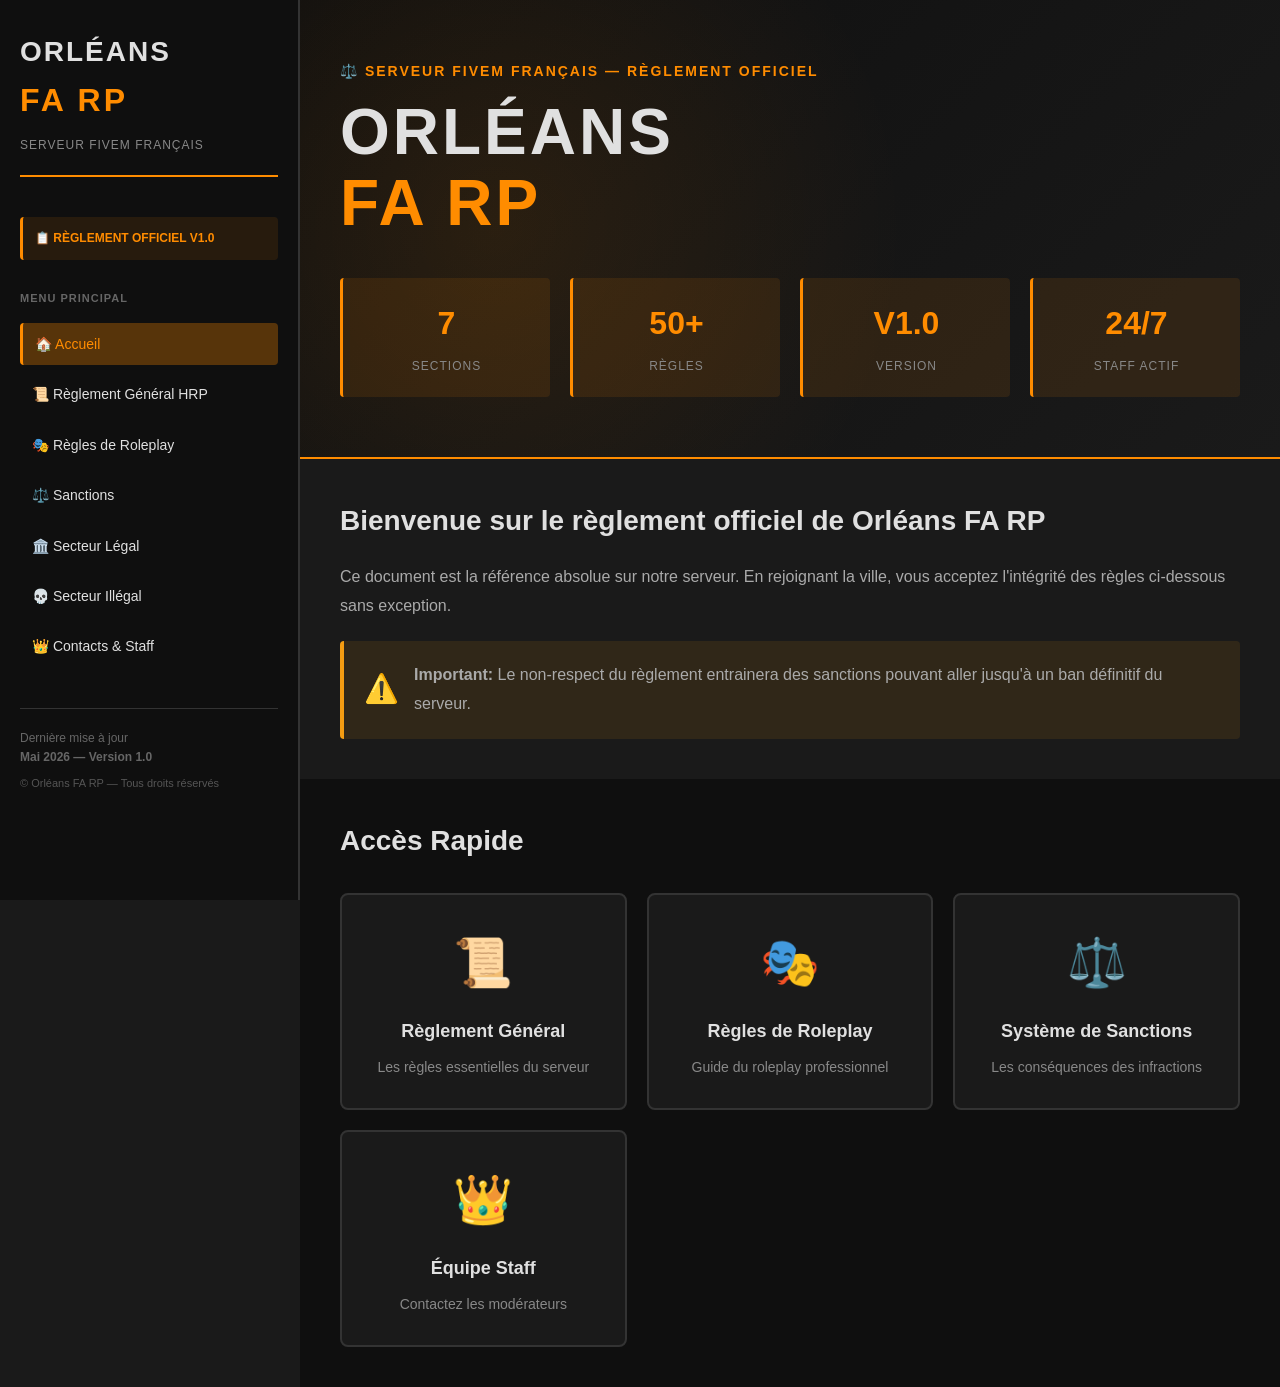
==== index.html @ 5746bf16 "Initial commit - Orleans FA RP rules website" ====
<!DOCTYPE html>
<html lang="fr">
<head>
    <meta charset="UTF-8">
    <meta name="viewport" content="width=device-width, initial-scale=1.0">
    <title>Orléans FA - FiveM | Règlement Officiel</title>
    <link rel="stylesheet" href="styles.css">
</head>
<body>
    <!-- Écran de Chargement -->
    <div class="loader-container" id="loaderContainer">
        <div class="loader">
            <div class="loader-text">ORLÉANS FA RP</div>
            <div class="loader-bar"></div>
        </div>
    </div>

    <!-- Barre de Défilement -->
    <div class="scroll-progress" id="scrollProgress"></div>

    <div class="container">
        <!-- Sidebar Navigation -->
        <aside class="sidebar">
            <div class="logo-section">
                <h1>ORLÉANS</h1>
                <h2>FA RP</h2>
                <p class="subtitle">SERVEUR FIVEM FRANÇAIS</p>
            </div>

            <div class="version-info">
                <p class="version-title">📋 RÈGLEMENT OFFICIEL V1.0</p>
            </div>

            <nav class="menu-principal">
                <h3>MENU PRINCIPAL</h3>
                <ul>
                    <li><a href="index.html" class="nav-link active">🏠 Accueil</a></li>
                    <li><a href="pages/reglement-general.html" class="nav-link">📜 Règlement Général HRP</a></li>
                    <li><a href="pages/regles-roleplay.html" class="nav-link">🎭 Règles de Roleplay</a></li>
                    <li><a href="pages/sanctions.html" class="nav-link">⚖️ Sanctions</a></li>
                    <li><a href="pages/secteur-legal.html" class="nav-link">🏛️ Secteur Légal</a></li>
                    <li><a href="pages/secteur-illegal.html" class="nav-link">💀 Secteur Illégal</a></li>
                    <li><a href="pages/contacts-staff.html" class="nav-link">👑 Contacts & Staff</a></li>
                </ul>
            </nav>

            <div class="footer-sidebar">
                <p>Dernière mise à jour<br><strong>Mai 2026 — Version 1.0</strong></p>
                <p class="copyright">© Orléans FA RP — Tous droits réservés</p>
            </div>
        </aside>

        <!-- Main Content -->
        <main class="main-content">
            <header class="header-banner">
                <div class="banner-content">
                    <p class="banner-subtitle">⚖️ SERVEUR FIVEM FRANÇAIS — RÈGLEMENT OFFICIEL</p>
                    <h1 class="banner-title">ORLÉANS<br><span class="highlight">FA RP</span></h1>
                    <div class="stats">
                        <div class="stat-box">
                            <span class="stat-number">7</span>
                            <span class="stat-label">SECTIONS</span>
                        </div>
                        <div class="stat-box">
                            <span class="stat-number">50+</span>
                            <span class="stat-label">RÈGLES</span>
                        </div>
                        <div class="stat-box">
                            <span class="stat-number">V1.0</span>
                            <span class="stat-label">VERSION</span>
                        </div>
                        <div class="stat-box">
                            <span class="stat-number">24/7</span>
                            <span class="stat-label">STAFF ACTIF</span>
                        </div>
                    </div>
                </div>
            </header>

            <section class="welcome-section">
                <h2>Bienvenue sur le règlement officiel de <strong>Orléans FA RP</strong></h2>
                <p>Ce document est la référence absolue sur notre serveur. En rejoignant la ville, vous acceptez l'intégrité des règles ci-dessous sans exception.</p>
                <div class="alert-banner">
                    <span class="alert-icon">⚠️</span>
                    <p><strong>Important:</strong> Le non-respect du règlement entrainera des sanctions pouvant aller jusqu'à un ban définitif du serveur.</p>
                </div>
            </section>

            <section class="quick-access">
                <h2>Accès Rapide</h2>
                <div class="quick-cards">
                    <a href="pages/reglement-general.html" class="quick-card">
                        <span class="card-icon">📜</span>
                        <h3>Règlement Général</h3>
                        <p>Les règles essentielles du serveur</p>
                    </a>
                    <a href="pages/regles-roleplay.html" class="quick-card">
                        <span class="card-icon">🎭</span>
                        <h3>Règles de Roleplay</h3>
                        <p>Guide du roleplay professionnel</p>
                    </a>
                    <a href="pages/sanctions.html" class="quick-card">
                        <span class="card-icon">⚖️</span>
                        <h3>Système de Sanctions</h3>
                        <p>Les conséquences des infractions</p>
                    </a>
                    <a href="pages/contacts-staff.html" class="quick-card">
                        <span class="card-icon">👑</span>
                        <h3>Équipe Staff</h3>
                        <p>Contactez les modérateurs</p>
                    </a>
                </div>
            </section>
        </main>
    </div>

    <script src="script.js"></script>
</body>
</html>
---- styles.css ----
* {
    margin: 0;
    padding: 0;
    box-sizing: border-box;
}

:root {
    --primary-color: #FF8C00;
    --secondary-color: #1a1a1a;
    --text-light: #e0e0e0;
    --text-dark: #1a1a1a;
    --accent-color: #ffa500;
    --border-color: #333;
    --success: #27ae60;
    --danger: #e74c3c;
    --warning: #f39c12;
}

body {
    font-family: 'Segoe UI', Tahoma, Geneva, Verdana, sans-serif;
    background-color: var(--secondary-color);
    color: var(--text-light);
    line-height: 1.6;
}

/* === LOADER SCREEN === */
.loader-container {
    position: fixed;
    top: 0;
    left: 0;
    width: 100%;
    height: 100%;
    background: linear-gradient(135deg, #0f0f0f 0%, #1a1a1a 100%);
    display: flex;
    justify-content: center;
    align-items: center;
    z-index: 9999;
    animation: fadeOut 0.5s ease-in-out 2.5s forwards;
}

@keyframes fadeOut {
    from {
        opacity: 1;
        visibility: visible;
    }
    to {
        opacity: 0;
        visibility: hidden;
    }
}

.loader {
    text-align: center;
}

.loader-text {
    font-size: 48px;
    font-weight: 900;
    letter-spacing: 3px;
    margin-bottom: 30px;
    background: linear-gradient(90deg, #FF8C00, #ffa500);
    -webkit-background-clip: text;
    -webkit-text-fill-color: transparent;
    background-clip: text;
    animation: pulse 1.5s ease-in-out infinite;
}

@keyframes pulse {
    0%, 100% {
        opacity: 1;
        transform: scale(1);
    }
    50% {
        opacity: 0.8;
        transform: scale(1.05);
    }
}

.loader-bar {
    width: 300px;
    height: 4px;
    background-color: #333;
    border-radius: 2px;
    overflow: hidden;
    margin: 0 auto;
}

.loader-bar::after {
    content: '';
    display: block;
    height: 100%;
    background: linear-gradient(90deg, transparent, #FF8C00, transparent);
    width: 100%;
    animation: loading 2s infinite;
}

@keyframes loading {
    0% {
        transform: translateX(-100%);
    }
    100% {
        transform: translateX(100%);
    }
}

/* === SCROLL PROGRESS BAR === */
.scroll-progress {
    position: fixed;
    top: 0;
    right: 0;
    width: 4px;
    height: 100%;
    background: linear-gradient(180deg, #FF8C00 0%, #ffa500 50%, #FF8C00 100%);
    z-index: 9998;
    transform: scaleY(0);
    transform-origin: top;
    transition: transform 0.1s ease-out;
}

/* Layout Principal */
.container {
    display: flex;
    min-height: 100vh;
}

/* Sidebar */
.sidebar {
    width: 300px;
    background-color: #0f0f0f;
    padding: 30px 20px;
    border-right: 2px solid var(--border-color);
    position: fixed;
    height: 100vh;
    overflow-y: auto;
}

.logo-section {
    margin-bottom: 40px;
    padding-bottom: 20px;
    border-bottom: 2px solid var(--primary-color);
}

.logo-section h1 {
    font-size: 28px;
    color: var(--text-light);
    letter-spacing: 2px;
    font-weight: 700;
}

.logo-section h2 {
    font-size: 32px;
    color: var(--primary-color);
    letter-spacing: 3px;
    font-weight: 900;
    margin-bottom: 10px;
}

.subtitle {
    font-size: 12px;
    color: #888;
    letter-spacing: 1px;
    text-transform: uppercase;
}

.version-info {
    background-color: rgba(255, 140, 0, 0.1);
    padding: 12px;
    border-left: 3px solid var(--primary-color);
    margin-bottom: 30px;
    border-radius: 4px;
}

.version-title {
    font-size: 12px;
    color: var(--primary-color);
    font-weight: 600;
}

.menu-principal h3 {
    font-size: 11px;
    color: #666;
    letter-spacing: 1px;
    text-transform: uppercase;
    margin-bottom: 15px;
    margin-top: 30px;
}

.menu-principal ul {
    list-style: none;
}

.menu-principal li {
    margin-bottom: 8px;
}

.nav-link {
    display: flex;
    align-items: center;
    padding: 10px 12px;
    color: var(--text-light);
    text-decoration: none;
    border-radius: 4px;
    transition: all 0.3s ease;
    font-size: 14px;
}

.nav-link:hover {
    background-color: rgba(255, 140, 0, 0.2);
    color: var(--primary-color);
    padding-left: 16px;
}

.nav-link.active {
    background-color: rgba(255, 140, 0, 0.3);
    color: var(--primary-color);
    border-left: 3px solid var(--primary-color);
    padding-left: 12px;
}

.footer-sidebar {
    margin-top: 40px;
    padding-top: 20px;
    border-top: 1px solid var(--border-color);
    font-size: 12px;
    color: #666;
}

.footer-sidebar p {
    margin-bottom: 8px;
}

.copyright {
    font-size: 11px;
    color: #555;
}

/* Main Content */
.main-content {
    margin-left: 300px;
    flex: 1;
    padding: 0;
}

/* Header Banner */
.header-banner {
    background: linear-gradient(135deg, #0f0f0f 0%, #1a1a1a 100%);
    border-bottom: 2px solid var(--primary-color);
    padding: 60px 40px;
    position: relative;
    overflow: hidden;
}

.header-banner::before {
    content: '';
    position: absolute;
    top: 0;
    left: 0;
    right: 0;
    bottom: 0;
    background: radial-gradient(circle at 20% 50%, rgba(255, 140, 0, 0.1) 0%, transparent 50%);
    pointer-events: none;
}

.banner-content {
    position: relative;
    z-index: 1;
}

.banner-subtitle {
    color: var(--primary-color);
    font-size: 14px;
    letter-spacing: 2px;
    text-transform: uppercase;
    margin-bottom: 15px;
    font-weight: 600;
}

.banner-title {
    font-size: 64px;
    font-weight: 900;
    color: var(--text-light);
    letter-spacing: 3px;
    line-height: 1.1;
    margin-bottom: 40px;
}

.banner-title .highlight {
    color: var(--primary-color);
    display: block;
}

.stats {
    display: grid;
    grid-template-columns: repeat(4, 1fr);
    gap: 20px;
    margin-top: 30px;
}

.stat-box {
    background-color: rgba(255, 140, 0, 0.1);
    padding: 20px;
    border-left: 3px solid var(--primary-color);
    border-radius: 4px;
    text-align: center;
}

.stat-number {
    display: block;
    font-size: 32px;
    font-weight: 900;
    color: var(--primary-color);
    margin-bottom: 8px;
}

.stat-label {
    display: block;
    font-size: 12px;
    color: #888;
    letter-spacing: 1px;
    text-transform: uppercase;
}

/* Welcome Section */
.welcome-section {
    padding: 40px;
    background-color: #1a1a1a;
}

.welcome-section h2 {
    font-size: 28px;
    margin-bottom: 20px;
    color: var(--text-light);
}

.welcome-section p {
    font-size: 16px;
    color: #aaa;
    margin-bottom: 20px;
    line-height: 1.8;
}

.alert-banner {
    background-color: rgba(243, 156, 18, 0.1);
    border-left: 4px solid var(--warning);
    padding: 20px;
    border-radius: 4px;
    display: flex;
    align-items: center;
    gap: 15px;
}

.alert-icon {
    font-size: 28px;
}

.alert-banner p {
    margin: 0;
}

/* Quick Access Cards */
.quick-access {
    padding: 40px;
    background-color: #0f0f0f;
}

.quick-access h2 {
    font-size: 28px;
    margin-bottom: 30px;
    color: var(--text-light);
}

.quick-cards {
    display: grid;
    grid-template-columns: repeat(auto-fit, minmax(250px, 1fr));
    gap: 20px;
}

.quick-card {
    background-color: #1a1a1a;
    border: 2px solid var(--border-color);
    padding: 30px;
    border-radius: 8px;
    text-decoration: none;
    transition: all 0.3s ease;
    text-align: center;
}

.quick-card:hover {
    background-color: #252525;
    border-color: var(--primary-color);
    transform: translateY(-5px);
}

.card-icon {
    font-size: 48px;
    display: block;
    margin-bottom: 15px;
}

.quick-card h3 {
    font-size: 18px;
    margin-bottom: 10px;
    color: var(--text-light);
}

.quick-card p {
    font-size: 14px;
    color: #888;
}

/* Pages générales */
.page-content {
    padding: 40px;
}

.page-title {
    font-size: 48px;
    margin-bottom: 30px;
    color: var(--text-light);
    border-bottom: 3px solid var(--primary-color);
    padding-bottom: 20px;
}

.section {
    margin-bottom: 40px;
    background-color: #1a1a1a;
    padding: 30px;
    border-radius: 8px;
    border-left: 4px solid var(--primary-color);
}

.section h3 {
    font-size: 22px;
    color: var(--primary-color);
    margin-bottom: 15px;
}

.section p {
    color: #aaa;
    line-height: 1.8;
    margin-bottom: 15px;
}

.section ul {
    list-style: none;
    padding-left: 20px;
}

.section li {
    margin-bottom: 12px;
    color: #aaa;
    padding-left: 20px;
    position: relative;
}

.section li::before {
    content: '→';
    position: absolute;
    left: 0;
    color: var(--primary-color);
    font-weight: bold;
}

/* Responsive */
@media (max-width: 1024px) {
    .sidebar {
        width: 250px;
    }

    .main-content {
        margin-left: 250px;
    }

    .banner-title {
        font-size: 48px;
    }

    .stats {
        grid-template-columns: repeat(2, 1fr);
    }
}

@media (max-width: 768px) {
    .container {
        flex-direction: column;
    }

    .sidebar {
        width: 100%;
        height: auto;
        position: relative;
        border-right: none;
        border-bottom: 2px solid var(--border-color);
        padding: 20px;
    }

    .main-content {
        margin-left: 0;
    }

    .banner-title {
        font-size: 36px;
    }

    .stats {
        grid-template-columns: repeat(2, 1fr);
        gap: 10px;
    }

    .page-content {
        padding: 20px;
    }
}
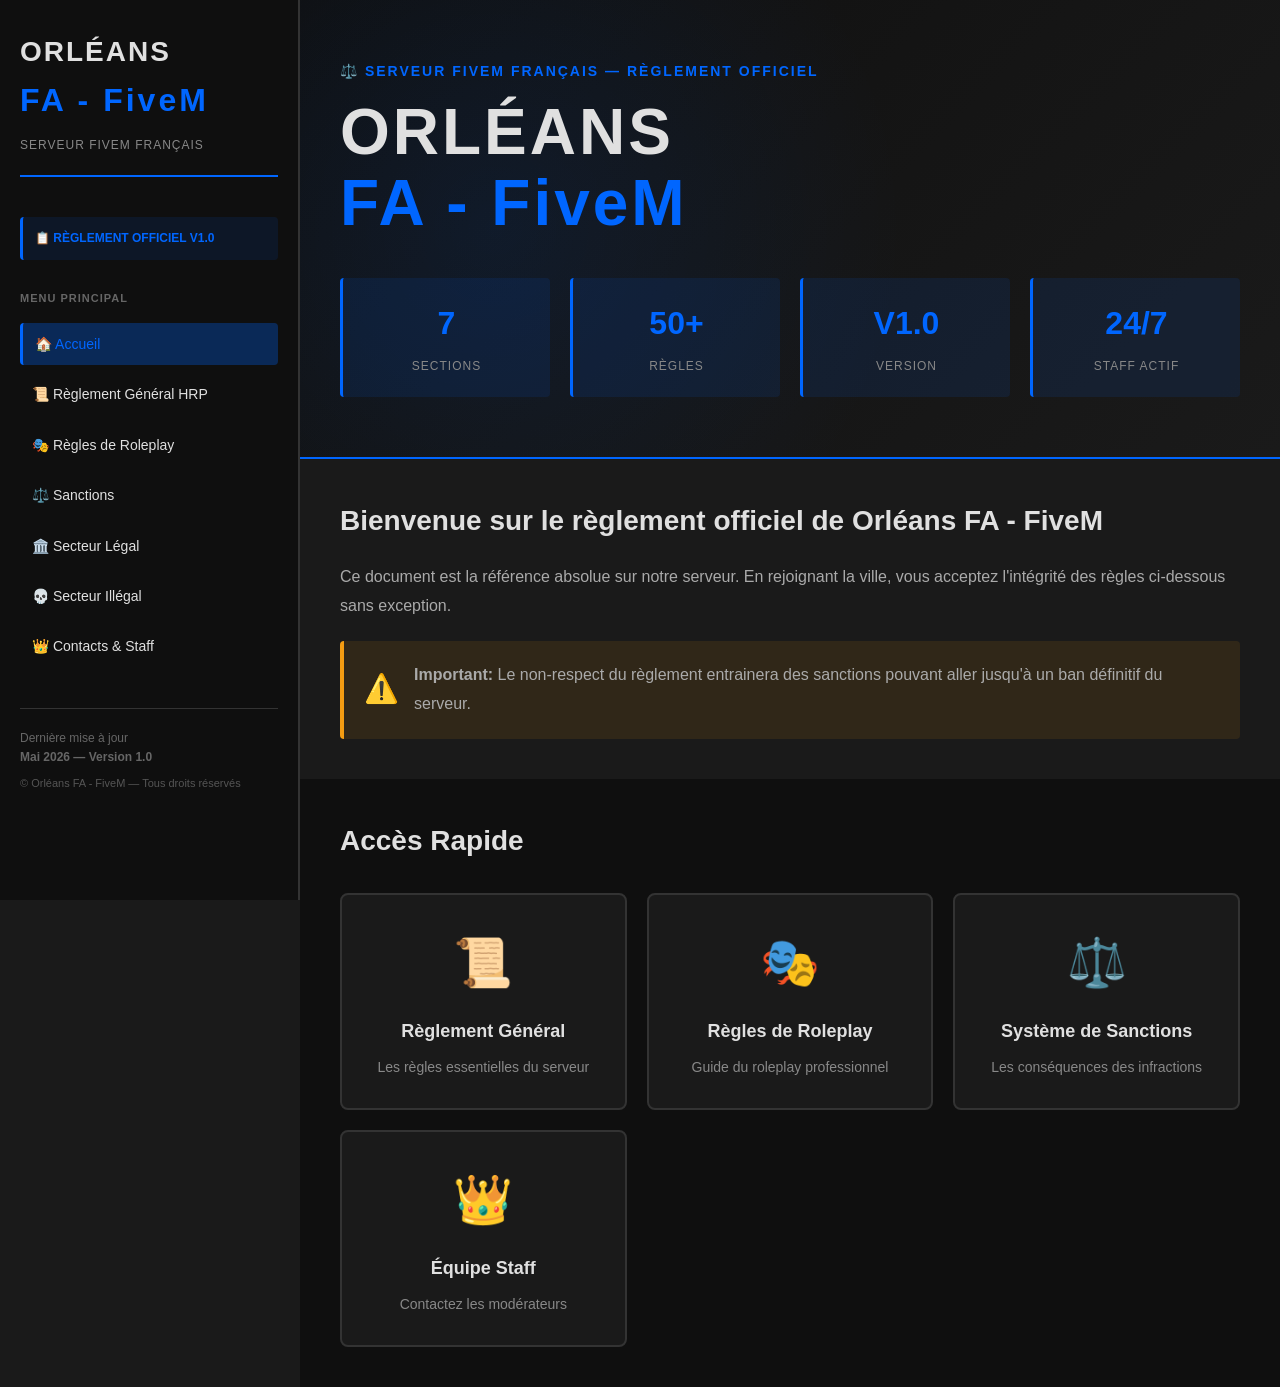
==== commit 72e210d5: "Add rotation scroll progress and first-load only animation" ====
--- a/index.html
+++ b/index.html
@@ -10,7 +10,7 @@
     <!-- Écran de Chargement -->
     <div class="loader-container" id="loaderContainer">
         <div class="loader">
-            <div class="loader-text">ORLÉANS FA RP</div>
+            <div class="loader-text">ORLÉANS FA - FIVEM</div>
             <div class="loader-bar"></div>
         </div>
     </div>
@@ -23,7 +23,7 @@
         <aside class="sidebar">
             <div class="logo-section">
                 <h1>ORLÉANS</h1>
-                <h2>FA RP</h2>
+                <h2>FA - FiveM</h2>
                 <p class="subtitle">SERVEUR FIVEM FRANÇAIS</p>
             </div>
 
@@ -46,7 +46,7 @@
 
             <div class="footer-sidebar">
                 <p>Dernière mise à jour<br><strong>Mai 2026 — Version 1.0</strong></p>
-                <p class="copyright">© Orléans FA RP — Tous droits réservés</p>
+                <p class="copyright">© Orléans FA - FiveM — Tous droits réservés</p>
             </div>
         </aside>
 
@@ -55,7 +55,7 @@
             <header class="header-banner">
                 <div class="banner-content">
                     <p class="banner-subtitle">⚖️ SERVEUR FIVEM FRANÇAIS — RÈGLEMENT OFFICIEL</p>
-                    <h1 class="banner-title">ORLÉANS<br><span class="highlight">FA RP</span></h1>
+                    <h1 class="banner-title">ORLÉANS<br><span class="highlight">FA - FiveM</span></h1>
                     <div class="stats">
                         <div class="stat-box">
                             <span class="stat-number">7</span>
@@ -78,7 +78,7 @@
             </header>
 
             <section class="welcome-section">
-                <h2>Bienvenue sur le règlement officiel de <strong>Orléans FA RP</strong></h2>
+                <h2>Bienvenue sur le règlement officiel de <strong>Orléans FA - FiveM</strong></h2>
                 <p>Ce document est la référence absolue sur notre serveur. En rejoignant la ville, vous acceptez l'intégrité des règles ci-dessous sans exception.</p>
                 <div class="alert-banner">
                     <span class="alert-icon">⚠️</span>
--- a/styles.css
+++ b/styles.css
@@ -5,11 +5,11 @@
 }
 
 :root {
-    --primary-color: #FF8C00;
+    --primary-color: #0066FF;
     --secondary-color: #1a1a1a;
     --text-light: #e0e0e0;
     --text-dark: #1a1a1a;
-    --accent-color: #ffa500;
+    --accent-color: #0080FF;
     --border-color: #333;
     --success: #27ae60;
     --danger: #e74c3c;
@@ -58,7 +58,7 @@
     font-weight: 900;
     letter-spacing: 3px;
     margin-bottom: 30px;
-    background: linear-gradient(90deg, #FF8C00, #ffa500);
+    background: linear-gradient(90deg, #0066FF, #0080FF);
     -webkit-background-clip: text;
     -webkit-text-fill-color: transparent;
     background-clip: text;
@@ -89,7 +89,7 @@
     content: '';
     display: block;
     height: 100%;
-    background: linear-gradient(90deg, transparent, #FF8C00, transparent);
+    background: linear-gradient(90deg, transparent, #0066FF, transparent);
     width: 100%;
     animation: loading 2s infinite;
 }
@@ -103,18 +103,33 @@
     }
 }
 
-/* === SCROLL PROGRESS BAR === */
+/* === SCROLL PROGRESS BAR TOP RIGHT === */
 .scroll-progress {
     position: fixed;
+    top: 20px;
+    right: 20px;
+    width: 200px;
+    height: 4px;
+    background-color: rgba(0, 102, 255, 0.2);
+    border-radius: 2px;
+    z-index: 9998;
+    overflow: hidden;
+}
+
+.scroll-progress::after {
+    content: '';
+    position: absolute;
     top: 0;
-    right: 0;
-    width: 4px;
+    left: 0;
     height: 100%;
-    background: linear-gradient(180deg, #FF8C00 0%, #ffa500 50%, #FF8C00 100%);
-    z-index: 9998;
-    transform: scaleY(0);
-    transform-origin: top;
-    transition: transform 0.1s ease-out;
+    width: 0%;
+    background: linear-gradient(90deg, #0066FF, #0080FF);
+    border-radius: 2px;
+    transition: width 0.1s ease-out;
+}
+
+.scroll-progress.active {
+    opacity: 1;
 }
 
 /* Layout Principal */
@@ -132,6 +147,7 @@
     position: fixed;
     height: 100vh;
     overflow-y: auto;
+    z-index: 100;
 }
 
 .logo-section {
@@ -163,7 +179,7 @@
 }
 
 .version-info {
-    background-color: rgba(255, 140, 0, 0.1);
+    background-color: rgba(0, 102, 255, 0.1);
     padding: 12px;
     border-left: 3px solid var(--primary-color);
     margin-bottom: 30px;
@@ -205,13 +221,13 @@
 }
 
 .nav-link:hover {
-    background-color: rgba(255, 140, 0, 0.2);
+    background-color: rgba(0, 102, 255, 0.2);
     color: var(--primary-color);
     padding-left: 16px;
 }
 
 .nav-link.active {
-    background-color: rgba(255, 140, 0, 0.3);
+    background-color: rgba(0, 102, 255, 0.3);
     color: var(--primary-color);
     border-left: 3px solid var(--primary-color);
     padding-left: 12px;
@@ -257,7 +273,7 @@
     left: 0;
     right: 0;
     bottom: 0;
-    background: radial-gradient(circle at 20% 50%, rgba(255, 140, 0, 0.1) 0%, transparent 50%);
+    background: radial-gradient(circle at 20% 50%, rgba(0, 102, 255, 0.1) 0%, transparent 50%);
     pointer-events: none;
 }
 
@@ -297,7 +313,7 @@
 }
 
 .stat-box {
-    background-color: rgba(255, 140, 0, 0.1);
+    background-color: rgba(0, 102, 255, 0.1);
     padding: 20px;
     border-left: 3px solid var(--primary-color);
     border-radius: 4px;
@@ -510,4 +526,10 @@
     .page-content {
         padding: 20px;
     }
+
+    .scroll-progress {
+        top: 10px;
+        right: 10px;
+        width: 150px;
+    }
 }
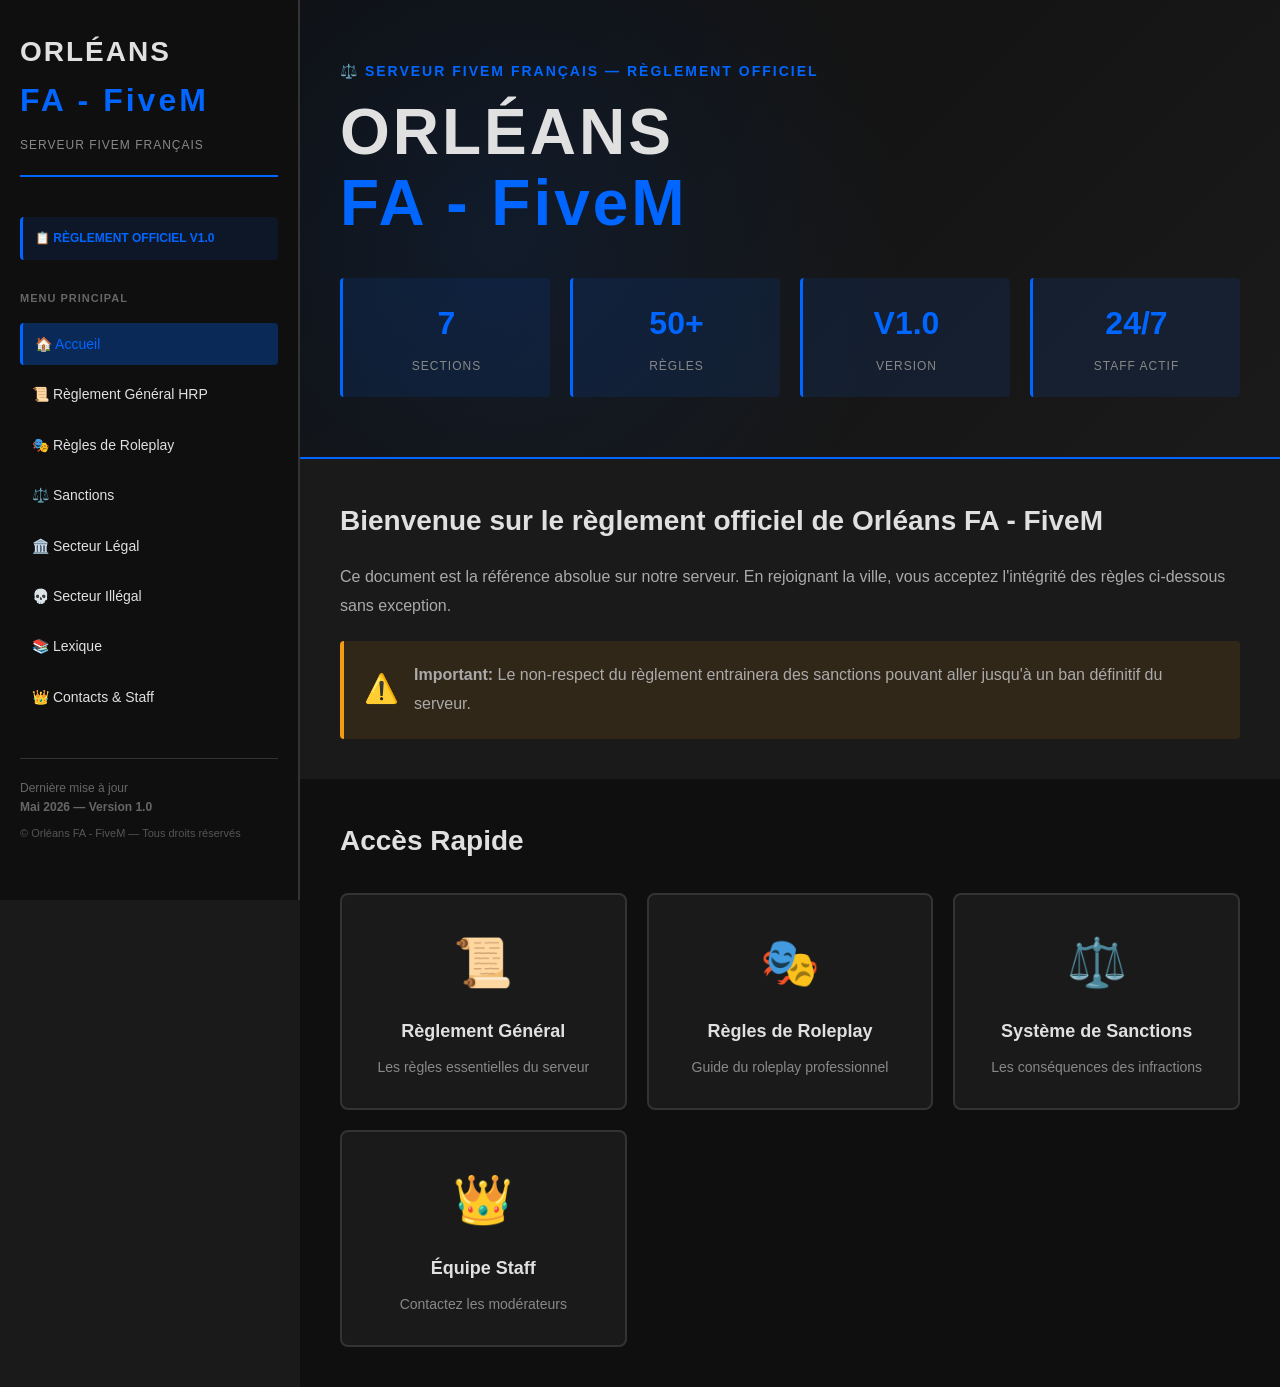
==== commit 45a36c96: "Add rotation scroll progress and first-load only animation" ====
--- a/index.html
+++ b/index.html
@@ -40,6 +40,7 @@
                     <li><a href="pages/sanctions.html" class="nav-link">⚖️ Sanctions</a></li>
                     <li><a href="pages/secteur-legal.html" class="nav-link">🏛️ Secteur Légal</a></li>
                     <li><a href="pages/secteur-illegal.html" class="nav-link">💀 Secteur Illégal</a></li>
+                    <li><a href="pages/lexique.html" class="nav-link">📚 Lexique</a></li>
                     <li><a href="pages/contacts-staff.html" class="nav-link">👑 Contacts & Staff</a></li>
                 </ul>
             </nav>
--- a/styles.css
+++ b/styles.css
@@ -103,33 +103,16 @@
     }
 }
 
-/* === SCROLL PROGRESS BAR TOP RIGHT === */
+/* === SCROLL PROGRESS BAR TOP LEFT === */
 .scroll-progress {
     position: fixed;
-    top: 20px;
-    right: 20px;
-    width: 200px;
-    height: 4px;
-    background-color: rgba(0, 102, 255, 0.2);
-    border-radius: 2px;
-    z-index: 9998;
-    overflow: hidden;
-}
-
-.scroll-progress::after {
-    content: '';
-    position: absolute;
     top: 0;
     left: 0;
-    height: 100%;
     width: 0%;
+    height: 4px;
     background: linear-gradient(90deg, #0066FF, #0080FF);
-    border-radius: 2px;
+    z-index: 9998;
     transition: width 0.1s ease-out;
-}
-
-.scroll-progress.active {
-    opacity: 1;
 }
 
 /* Layout Principal */
@@ -477,6 +460,46 @@
     font-weight: bold;
 }
 
+/* === LEXIQUE STYLES === */
+.lexique-list {
+    display: grid;
+    gap: 15px;
+}
+
+.lexique-item {
+    display: grid;
+    grid-template-columns: 150px 1fr;
+    gap: 20px;
+    padding: 15px;
+    background-color: rgba(0, 102, 255, 0.05);
+    border-left: 3px solid #0066FF;
+    border-radius: 4px;
+    align-items: start;
+}
+
+.lexique-term {
+    font-weight: 700;
+    color: #0066FF;
+    font-size: 14px;
+}
+
+.lexique-definition {
+    color: #aaa;
+    font-size: 14px;
+    line-height: 1.6;
+}
+
+@media (max-width: 768px) {
+    .lexique-item {
+        grid-template-columns: 1fr;
+        gap: 8px;
+    }
+
+    .lexique-term {
+        margin-bottom: 5px;
+    }
+}
+
 /* Responsive */
 @media (max-width: 1024px) {
     .sidebar {
@@ -528,8 +551,6 @@
     }
 
     .scroll-progress {
-        top: 10px;
-        right: 10px;
-        width: 150px;
+        height: 3px;
     }
 }
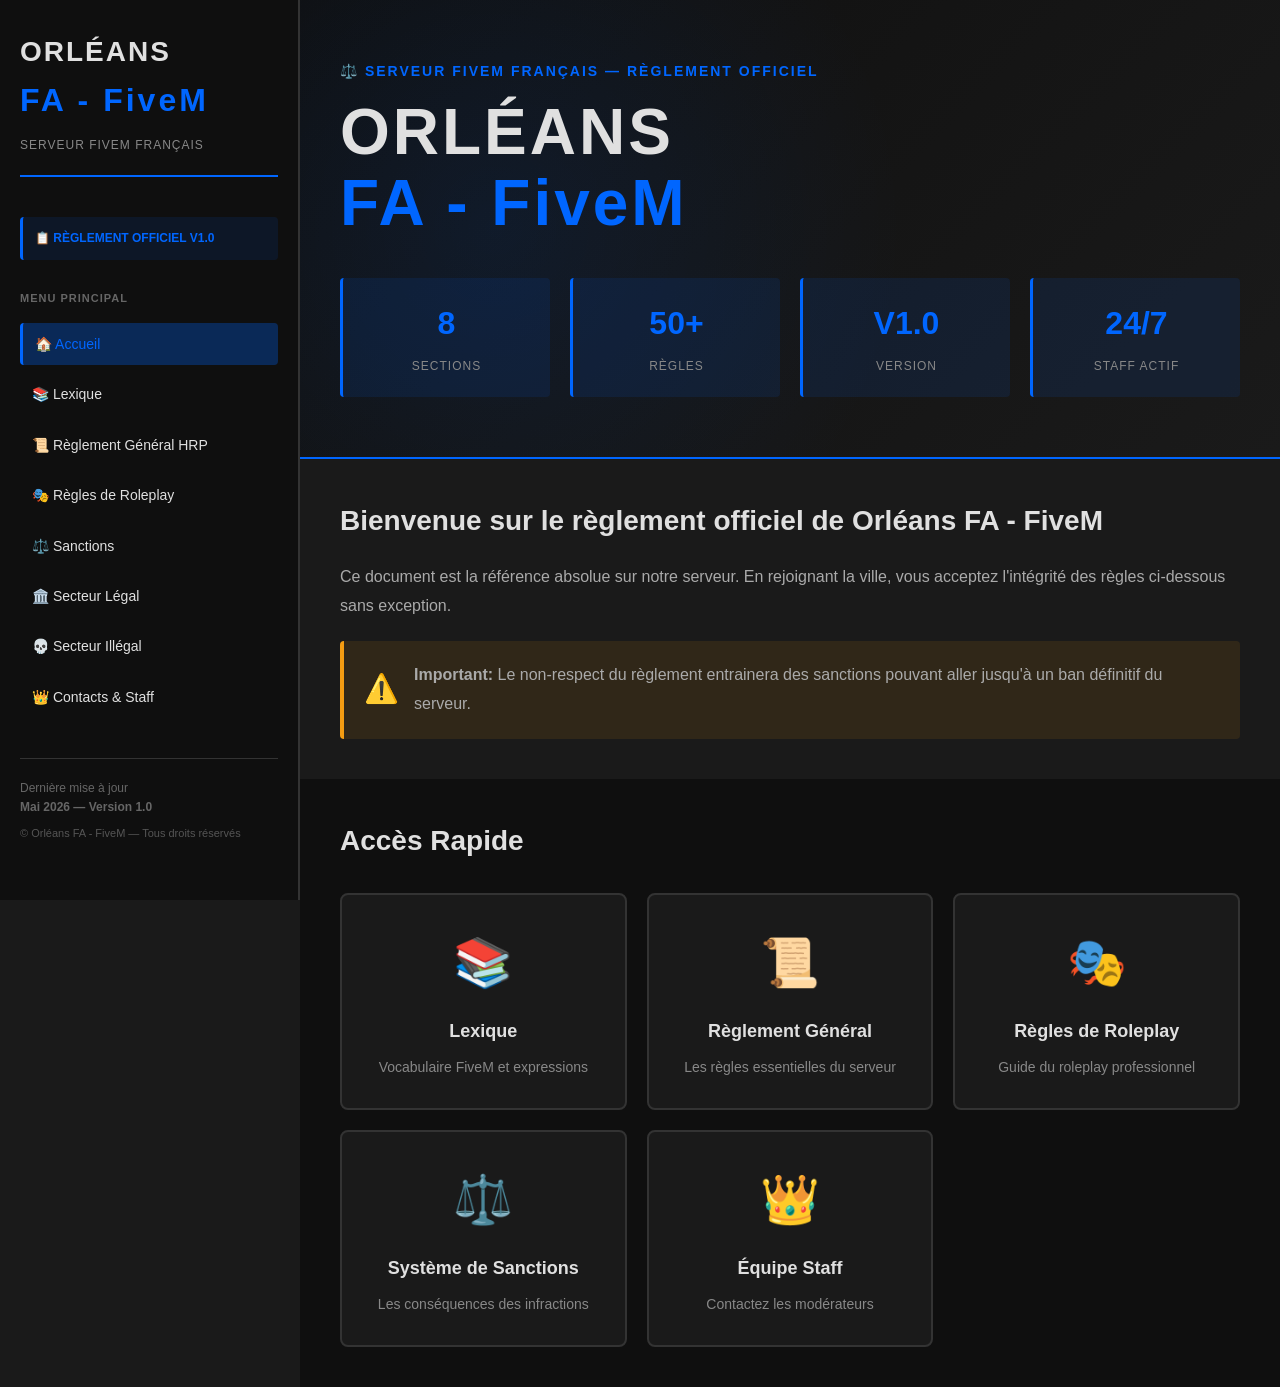
==== commit 7e4f9831: "Add rotation scroll progress and first-load only animation" ====
--- a/index.html
+++ b/index.html
@@ -35,12 +35,12 @@
                 <h3>MENU PRINCIPAL</h3>
                 <ul>
                     <li><a href="index.html" class="nav-link active">🏠 Accueil</a></li>
+                    <li><a href="pages/lexique.html" class="nav-link">📚 Lexique</a></li>
                     <li><a href="pages/reglement-general.html" class="nav-link">📜 Règlement Général HRP</a></li>
                     <li><a href="pages/regles-roleplay.html" class="nav-link">🎭 Règles de Roleplay</a></li>
                     <li><a href="pages/sanctions.html" class="nav-link">⚖️ Sanctions</a></li>
                     <li><a href="pages/secteur-legal.html" class="nav-link">🏛️ Secteur Légal</a></li>
                     <li><a href="pages/secteur-illegal.html" class="nav-link">💀 Secteur Illégal</a></li>
-                    <li><a href="pages/lexique.html" class="nav-link">📚 Lexique</a></li>
                     <li><a href="pages/contacts-staff.html" class="nav-link">👑 Contacts & Staff</a></li>
                 </ul>
             </nav>
@@ -51,6 +51,13 @@
             </div>
         </aside>
 
+        <!-- Menu Hamburger pour Mobile -->
+        <div class="mobile-menu-toggle" id="mobileMenuToggle">
+            <span></span>
+            <span></span>
+            <span></span>
+        </div>
+
         <!-- Main Content -->
         <main class="main-content">
             <header class="header-banner">
@@ -59,7 +66,7 @@
                     <h1 class="banner-title">ORLÉANS<br><span class="highlight">FA - FiveM</span></h1>
                     <div class="stats">
                         <div class="stat-box">
-                            <span class="stat-number">7</span>
+                            <span class="stat-number">8</span>
                             <span class="stat-label">SECTIONS</span>
                         </div>
                         <div class="stat-box">
@@ -90,6 +97,11 @@
             <section class="quick-access">
                 <h2>Accès Rapide</h2>
                 <div class="quick-cards">
+                    <a href="pages/lexique.html" class="quick-card">
+                        <span class="card-icon">📚</span>
+                        <h3>Lexique</h3>
+                        <p>Vocabulaire FiveM et expressions</p>
+                    </a>
                     <a href="pages/reglement-general.html" class="quick-card">
                         <span class="card-icon">📜</span>
                         <h3>Règlement Général</h3>
--- a/styles.css
+++ b/styles.css
@@ -36,6 +36,7 @@
     align-items: center;
     z-index: 9999;
     animation: fadeOut 0.5s ease-in-out 2.5s forwards;
+    padding: 20px;
 }
 
 @keyframes fadeOut {
@@ -51,10 +52,11 @@
 
 .loader {
     text-align: center;
+    max-width: 90vw;
 }
 
 .loader-text {
-    font-size: 48px;
+    font-size: clamp(32px, 8vw, 48px);
     font-weight: 900;
     letter-spacing: 3px;
     margin-bottom: 30px;
@@ -77,7 +79,8 @@
 }
 
 .loader-bar {
-    width: 300px;
+    width: 80vw;
+    max-width: 300px;
     height: 4px;
     background-color: #333;
     border-radius: 2px;
@@ -121,6 +124,45 @@
     min-height: 100vh;
 }
 
+/* Mobile Menu Toggle */
+.mobile-menu-toggle {
+    display: none;
+    flex-direction: column;
+    justify-content: center;
+    align-items: center;
+    position: fixed;
+    top: 20px;
+    left: 20px;
+    width: 45px;
+    height: 45px;
+    background-color: rgba(0, 102, 255, 0.15);
+    border: 2px solid #0066FF;
+    border-radius: 6px;
+    cursor: pointer;
+    z-index: 150;
+    gap: 6px;
+}
+
+.mobile-menu-toggle span {
+    width: 20px;
+    height: 2px;
+    background-color: #0066FF;
+    border-radius: 1px;
+    transition: all 0.3s ease;
+}
+
+.mobile-menu-toggle.active span:nth-child(1) {
+    transform: rotate(45deg) translate(10px, 10px);
+}
+
+.mobile-menu-toggle.active span:nth-child(2) {
+    opacity: 0;
+}
+
+.mobile-menu-toggle.active span:nth-child(3) {
+    transform: rotate(-45deg) translate(7px, -7px);
+}
+
 /* Sidebar */
 .sidebar {
     width: 300px;
@@ -461,6 +503,91 @@
 }
 
 /* === LEXIQUE STYLES === */
+.lexique-container {
+    display: grid;
+    grid-template-columns: 250px 1fr;
+    gap: 30px;
+    margin-bottom: 40px;
+}
+
+.lexique-sidebar {
+    background-color: #1a1a1a;
+    border: 1px solid #333;
+    border-radius: 8px;
+    padding: 20px;
+    height: fit-content;
+    position: sticky;
+    top: 20px;
+}
+
+.lexique-sidebar h3 {
+    font-size: 16px;
+    color: #0066FF;
+    margin-bottom: 15px;
+    text-transform: uppercase;
+    letter-spacing: 1px;
+}
+
+.lexique-sidebar ul {
+    list-style: none;
+}
+
+.lexique-sidebar li {
+    margin-bottom: 10px;
+}
+
+.lexique-sidebar button {
+    width: 100%;
+    text-align: left;
+    background: none;
+    border: none;
+    padding: 10px;
+    color: #aaa;
+    cursor: pointer;
+    border-radius: 4px;
+    font-size: 14px;
+    transition: all 0.3s ease;
+}
+
+.lexique-sidebar button:hover,
+.lexique-sidebar button.active {
+    background-color: rgba(0, 102, 255, 0.2);
+    color: #0066FF;
+}
+
+.lexique-content {
+    display: grid;
+    gap: 30px;
+}
+
+.lexique-section {
+    display: none;
+    animation: fadeIn 0.3s ease;
+}
+
+.lexique-section.active {
+    display: block;
+}
+
+@keyframes fadeIn {
+    from {
+        opacity: 0;
+        transform: translateY(10px);
+    }
+    to {
+        opacity: 1;
+        transform: translateY(0);
+    }
+}
+
+.lexique-section h2 {
+    font-size: 24px;
+    color: #0066FF;
+    margin-bottom: 20px;
+    border-bottom: 2px solid #0066FF;
+    padding-bottom: 10px;
+}
+
 .lexique-list {
     display: grid;
     gap: 15px;
@@ -489,15 +616,22 @@
     line-height: 1.6;
 }
 
-@media (max-width: 768px) {
-    .lexique-item {
-        grid-template-columns: 1fr;
-        gap: 8px;
-    }
-
-    .lexique-term {
-        margin-bottom: 5px;
-    }
+.lexique-subitem {
+    margin-top: 10px;
+    padding-top: 10px;
+    border-top: 1px solid rgba(0, 102, 255, 0.2);
+}
+
+.lexique-subitem strong {
+    color: #FFD700;
+    display: block;
+    margin-bottom: 5px;
+}
+
+.lexique-subitem p {
+    color: #999;
+    font-size: 13px;
+    margin-left: 10px;
 }
 
 /* Responsive */
@@ -517,6 +651,10 @@
     .stats {
         grid-template-columns: repeat(2, 1fr);
     }
+
+    .lexique-container {
+        grid-template-columns: 200px 1fr;
+    }
 }
 
 @media (max-width: 768px) {
@@ -527,14 +665,26 @@
     .sidebar {
         width: 100%;
         height: auto;
-        position: relative;
+        position: fixed;
+        top: 0;
+        left: -100%;
         border-right: none;
         border-bottom: 2px solid var(--border-color);
-        padding: 20px;
+        padding: 80px 20px 20px 20px;
+        transition: left 0.3s ease;
+        z-index: 120;
+    }
+
+    .sidebar.active {
+        left: 0;
     }
 
     .main-content {
         margin-left: 0;
+    }
+
+    .mobile-menu-toggle {
+        display: flex;
     }
 
     .banner-title {
@@ -553,4 +703,101 @@
     .scroll-progress {
         height: 3px;
     }
+
+    .lexique-container {
+        grid-template-columns: 1fr;
+    }
+
+    .lexique-sidebar {
+        position: static;
+        display: grid;
+        grid-template-columns: repeat(2, 1fr);
+        gap: 10px;
+        padding: 15px;
+    }
+
+    .lexique-sidebar ul {
+        display: contents;
+    }
+
+    .lexique-sidebar button {
+        padding: 8px;
+        font-size: 12px;
+    }
+
+    .lexique-item {
+        grid-template-columns: 1fr;
+        gap: 8px;
+    }
+
+    .banner-subtitle {
+        font-size: 12px;
+    }
+
+    .page-title {
+        font-size: 32px;
+    }
+
+    .header-banner {
+        padding: 40px 20px;
+    }
+
+    .welcome-section,
+    .quick-access {
+        padding: 20px;
+    }
+}
+
+@media (max-width: 480px) {
+    .sidebar {
+        padding: 70px 15px 15px 15px;
+    }
+
+    .logo-section h1 {
+        font-size: 20px;
+    }
+
+    .logo-section h2 {
+        font-size: 24px;
+    }
+
+    .banner-title {
+        font-size: 28px;
+    }
+
+    .stats {
+        grid-template-columns: repeat(2, 1fr);
+    }
+
+    .stat-box {
+        padding: 15px 10px;
+    }
+
+    .stat-number {
+        font-size: 24px;
+    }
+
+    .stat-label {
+        font-size: 10px;
+    }
+
+    .quick-cards {
+        grid-template-columns: 1fr;
+    }
+
+    .lexique-sidebar {
+        grid-template-columns: 1fr;
+    }
+
+    .lexique-item {
+        padding: 12px;
+    }
+
+    .lexique-term {
+        font-size: 12px;
+    }
+
+    .lexique-definition {
+        font-size: 12px;
+    }
 }
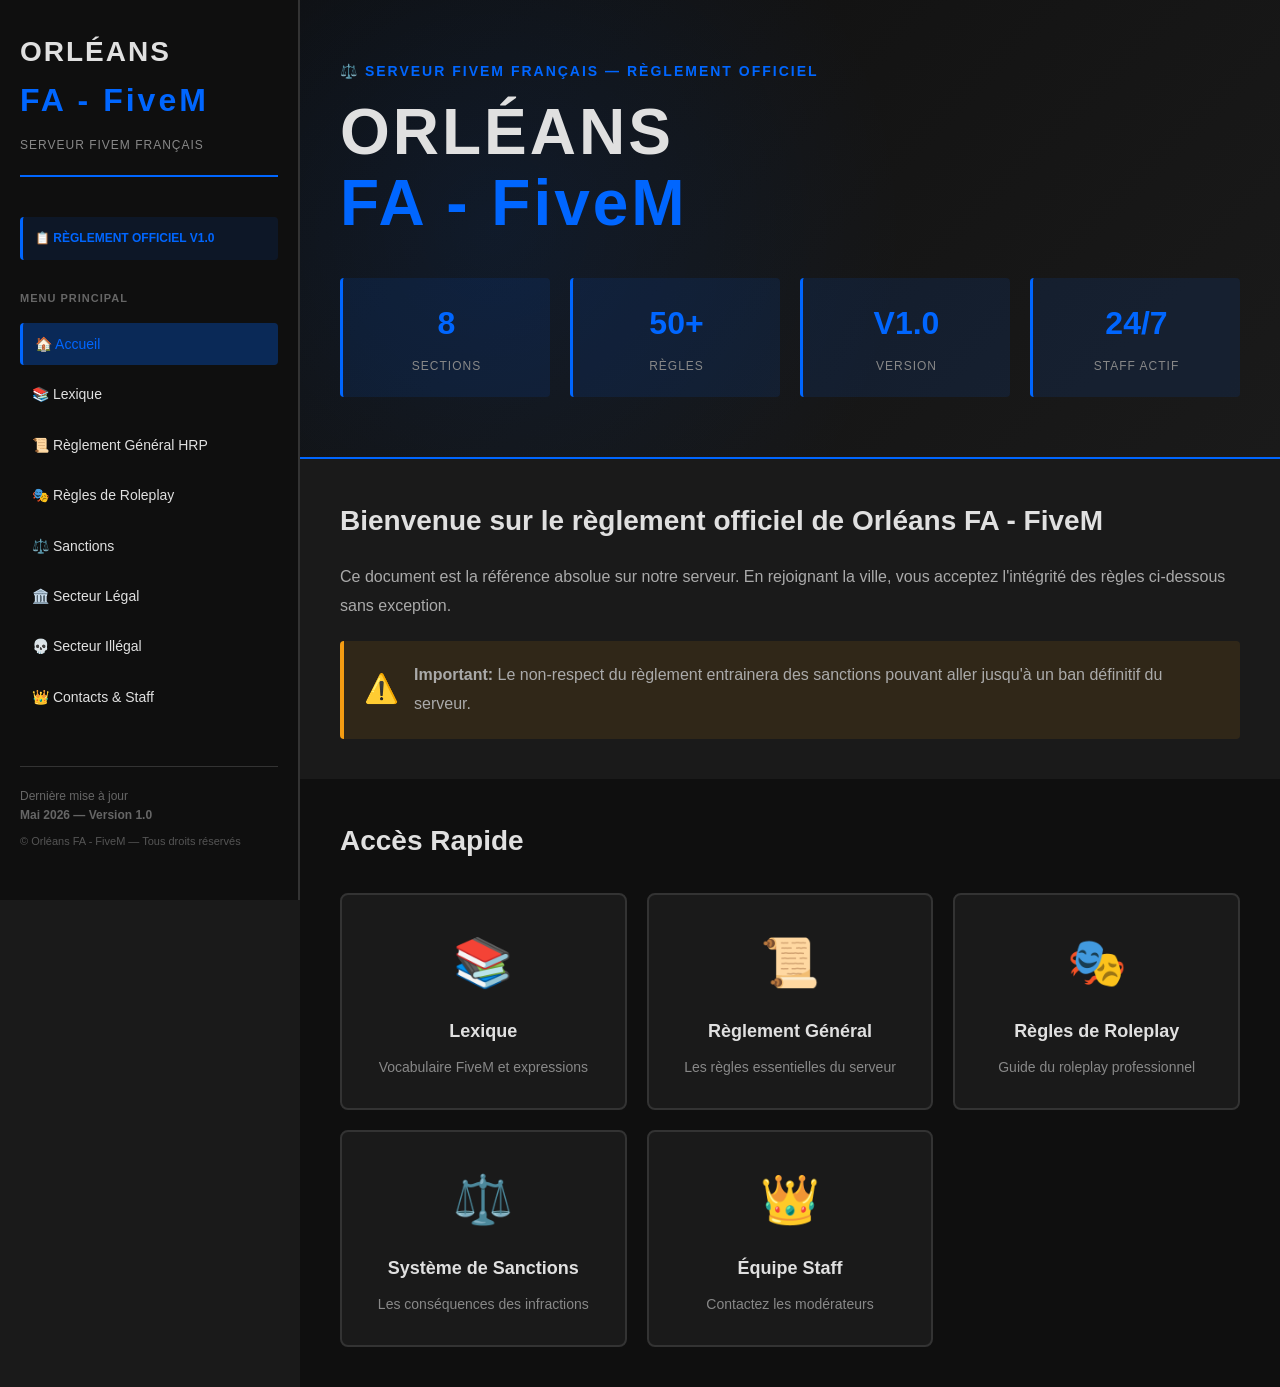
==== commit 41a79217: "Add rotation scroll progress and first-load only animation" ====
--- a/index.html
+++ b/index.html
@@ -17,6 +17,9 @@
 
     <!-- Barre de Défilement -->
     <div class="scroll-progress" id="scrollProgress"></div>
+
+    <!-- Bouton Scroll to Top -->
+    <button id="scrollToTopBtn"></button>
 
     <div class="container">
         <!-- Sidebar Navigation -->
@@ -129,4 +132,4 @@
 
     <script src="script.js"></script>
 </body>
-</html>+</html>
--- a/styles.css
+++ b/styles.css
@@ -118,6 +118,55 @@
     transition: width 0.1s ease-out;
 }
 
+/* === SCROLL TO TOP BUTTON === */
+#scrollToTopBtn {
+    position: fixed;
+    bottom: 40px;
+    right: 40px;
+    width: 50px;
+    height: 50px;
+    background: linear-gradient(135deg, #0066FF, #0080FF);
+    border: none;
+    border-radius: 50%;
+    cursor: pointer;
+    display: none;
+    align-items: center;
+    justify-content: center;
+    z-index: 999;
+    transition: all 0.3s ease;
+    box-shadow: 0 4px 15px rgba(0, 102, 255, 0.3);
+}
+
+#scrollToTopBtn.show {
+    display: flex;
+}
+
+#scrollToTopBtn:hover {
+    transform: scale(1.1);
+    box-shadow: 0 6px 20px rgba(0, 102, 255, 0.5);
+}
+
+#scrollToTopBtn:active {
+    transform: scale(0.95);
+}
+
+#scrollToTopBtn::before {
+    content: '↑';
+    color: white;
+    font-size: 24px;
+    font-weight: bold;
+    animation: floatArrow 1.5s ease-in-out infinite;
+}
+
+@keyframes floatArrow {
+    0%, 100% {
+        transform: translateY(0px);
+    }
+    50% {
+        transform: translateY(-8px);
+    }
+}
+
 /* Layout Principal */
 .container {
     display: flex;
@@ -132,7 +181,7 @@
     align-items: center;
     position: fixed;
     top: 20px;
-    left: 20px;
+    right: 20px;
     width: 45px;
     height: 45px;
     background-color: rgba(0, 102, 255, 0.15);
@@ -149,18 +198,62 @@
     background-color: #0066FF;
     border-radius: 1px;
     transition: all 0.3s ease;
-}
-
+    position: absolute;
+}
+
+.mobile-menu-toggle span:nth-child(1) {
+    top: 12px;
+}
+
+.mobile-menu-toggle span:nth-child(2) {
+    top: 21px;
+}
+
+.mobile-menu-toggle span:nth-child(3) {
+    top: 30px;
+}
+
+/* État normal - 3 traits */
+.mobile-menu-toggle:not(.active) span:nth-child(1) {
+    width: 20px;
+    transform: rotate(0deg);
+    opacity: 1;
+}
+
+.mobile-menu-toggle:not(.active) span:nth-child(2) {
+    width: 20px;
+    transform: rotate(0deg);
+    opacity: 1;
+}
+
+.mobile-menu-toggle:not(.active) span:nth-child(3) {
+    width: 20px;
+    transform: rotate(0deg);
+    opacity: 1;
+}
+
+/* État actif - Croix (X) */
 .mobile-menu-toggle.active span:nth-child(1) {
-    transform: rotate(45deg) translate(10px, 10px);
+    width: 24px;
+    transform: rotate(45deg) translate(0, 8px);
+    top: 50%;
+    left: 50%;
+    margin-left: -12px;
+    margin-top: -1px;
 }
 
 .mobile-menu-toggle.active span:nth-child(2) {
     opacity: 0;
+    width: 0;
 }
 
 .mobile-menu-toggle.active span:nth-child(3) {
-    transform: rotate(-45deg) translate(7px, -7px);
+    width: 24px;
+    transform: rotate(-45deg) translate(0, -8px);
+    top: 50%;
+    left: 50%;
+    margin-left: -12px;
+    margin-top: -1px;
 }
 
 /* Sidebar */
@@ -228,11 +321,24 @@
 
 .menu-principal ul {
     list-style: none;
+    display: grid;
+    grid-auto-flow: row;
 }
 
 .menu-principal li {
     margin-bottom: 8px;
-}
+    display: grid;
+}
+
+/* Force l'ordre du menu - Solution définitive */
+.menu-principal li:nth-child(1) { order: 1; }  /* Accueil */
+.menu-principal li:nth-child(2) { order: 2; }  /* Lexique */
+.menu-principal li:nth-child(3) { order: 3; }  /* Règlement Général */
+.menu-principal li:nth-child(4) { order: 4; }  /* Règles de Roleplay */
+.menu-principal li:nth-child(5) { order: 5; }  /* Sanctions */
+.menu-principal li:nth-child(6) { order: 6; }  /* Secteur Légal */
+.menu-principal li:nth-child(7) { order: 7; }  /* Secteur Illégal */
+.menu-principal li:nth-child(8) { order: 8; }  /* Contacts & Staff */
 
 .nav-link {
     display: flex;
@@ -500,6 +606,99 @@
     left: 0;
     color: var(--primary-color);
     font-weight: bold;
+}
+
+/* === ARTICLE CARDS GRID === */
+.articles-grid {
+    display: grid;
+    grid-template-columns: repeat(3, 1fr);
+    gap: 20px;
+    margin-bottom: 40px;
+}
+
+.article-card {
+    background-color: #0f0f0f;
+    border: 2px solid #333;
+    border-left: 4px solid var(--primary-color);
+    padding: 25px;
+    border-radius: 6px;
+    transition: all 0.3s ease;
+    position: relative;
+    overflow: hidden;
+}
+
+.article-card:hover {
+    border-color: var(--primary-color);
+    box-shadow: 0 0 20px rgba(0, 102, 255, 0.2);
+    transform: translateY(-3px);
+}
+
+.article-label {
+    font-size: 11px;
+    color: var(--primary-color);
+    letter-spacing: 1.5px;
+    text-transform: uppercase;
+    font-weight: 700;
+    margin-bottom: 12px;
+}
+
+.article-title {
+    font-size: 18px;
+    font-weight: 700;
+    color: var(--text-light);
+    margin-bottom: 15px;
+    line-height: 1.4;
+}
+
+.article-content {
+    font-size: 14px;
+    color: #aaa;
+    line-height: 1.7;
+    margin-bottom: 20px;
+}
+
+.article-list {
+    list-style: none;
+    padding-left: 20px;
+}
+
+.article-list li {
+    margin-bottom: 10px;
+    color: #999;
+    font-size: 13px;
+    padding-left: 15px;
+    position: relative;
+}
+
+.article-list li::before {
+    content: '•';
+    position: absolute;
+    left: 0;
+    color: var(--primary-color);
+    font-weight: bold;
+}
+
+.article-tag {
+    display: inline-block;
+    padding: 6px 12px;
+    background-color: rgba(231, 76, 60, 0.15);
+    color: #e74c3c;
+    border-radius: 3px;
+    font-size: 11px;
+    font-weight: 700;
+    text-transform: uppercase;
+    letter-spacing: 0.8px;
+    margin-top: 5px;
+}
+
+.article-tag.warning {
+    background-color: rgba(243, 156, 18, 0.15);
+    color: #f39c12;
+}
+
+.article-tag.success {
+    background-color: rgba(39, 174, 96, 0.15);
+    color: #27ae60;
 }
 
 /* === LEXIQUE STYLES === */
@@ -593,45 +792,258 @@
     gap: 15px;
 }
 
-.lexique-item {
-    display: grid;
-    grid-template-columns: 150px 1fr;
-    gap: 20px;
-    padding: 15px;
-    background-color: rgba(0, 102, 255, 0.05);
-    border-left: 3px solid #0066FF;
-    border-radius: 4px;
-    align-items: start;
-}
-
-.lexique-term {
+.lex-card {
+    background-color: #0a1a3a;
+    border: 2px solid #003d99;
+    border-radius: 6px;
+    padding: 20px;
+    transition: all 0.3s ease;
+    overflow: hidden;
+}
+
+.lex-card:hover {
+    border-color: #0066FF;
+    box-shadow: 0 0 15px rgba(0, 102, 255, 0.3);
+}
+
+.lex-card-header {
     font-weight: 700;
     color: #0066FF;
-    font-size: 14px;
-}
-
-.lexique-definition {
+    font-size: 16px;
+    margin-bottom: 12px;
+    display: block;
+}
+
+.lex-card-body {
     color: #aaa;
+}
+
+.lex-desc {
     font-size: 14px;
     line-height: 1.6;
-}
-
-.lexique-subitem {
-    margin-top: 10px;
-    padding-top: 10px;
+    margin-bottom: 12px;
+}
+
+.lex-example {
+    font-size: 13px;
+    color: #999;
+    padding-top: 12px;
     border-top: 1px solid rgba(0, 102, 255, 0.2);
 }
 
-.lexique-subitem strong {
+.lex-example strong {
+    color: #0066FF;
+}
+
+/* === STAFF PAGE STYLES === */
+
+.staff-page {
+    padding: 40px;
+}
+
+.staff-header {
+    display: flex;
+    align-items: center;
+    gap: 20px;
+    margin-bottom: 30px;
+}
+
+.staff-badge {
+    background-color: rgba(255, 215, 0, 0.15);
+    border: 1px solid #FFD700;
     color: #FFD700;
-    display: block;
-    margin-bottom: 5px;
-}
-
-.lexique-subitem p {
-    color: #999;
-    font-size: 13px;
-    margin-left: 10px;
+    padding: 10px 18px;
+    border-radius: 4px;
+    font-weight: 700;
+    font-size: 11px;
+    text-transform: uppercase;
+    letter-spacing: 1.5px;
+}
+
+.staff-intro {
+    color: #aaa;
+    margin-bottom: 40px;
+    font-size: 15px;
+    line-height: 1.8;
+}
+
+/* Staff Grid - Petite grille compacte */
+.staff-grid {
+    display: grid;
+    grid-template-columns: repeat(auto-fill, minmax(180px, 1fr));
+    gap: 15px;
+    margin-bottom: 50px;
+}
+
+/* Staff Cards */
+.staff-card {
+    background-color: #1a1a1a;
+    border: 1px solid #333;
+    border-radius: 6px;
+    padding: 20px 15px;
+    text-align: center;
+    position: relative;
+    transition: all 0.3s ease;
+    overflow: hidden;
+}
+
+.staff-card:hover {
+    border-color: #0066FF;
+    background-color: #252525;
+    transform: translateY(-2px);
+}
+
+/* Hover Bar Animation */
+.staff-card-hover-bar {
+    position: absolute;
+    bottom: 0;
+    left: 0;
+    width: 0;
+    height: 2px;
+    background: linear-gradient(90deg, #FFD700, #FFA500, #FFD700);
+    animation: none;
+    transition: none;
+}
+
+.staff-card:hover .staff-card-hover-bar {
+    animation: expandBar 0.8s ease-in-out infinite;
+}
+
+@keyframes expandBar {
+    0% {
+        width: 0;
+        left: 0;
+    }
+    50% {
+        width: 100%;
+        left: 0;
+    }
+    100% {
+        width: 0;
+        left: 100%;
+    }
+}
+
+.staff-avatar {
+    font-size: 40px;
+    margin-bottom: 10px;
+    display: flex;
+    align-items: center;
+    justify-content: center;
+    width: 70px;
+    height: 70px;
+    border-radius: 50%;
+    background: linear-gradient(135deg, #FF8C00, #FFB84D);
+    margin-left: auto;
+    margin-right: auto;
+}
+
+.staff-name {
+    font-size: 15px;
+    color: #e0e0e0;
+    margin: 10px 0 8px 0;
+    font-weight: 700;
+}
+
+.staff-role {
+    display: inline-block;
+    padding: 4px 10px;
+    border-radius: 3px;
+    font-size: 9px;
+    font-weight: 700;
+    letter-spacing: 0.8px;
+    text-transform: uppercase;
+    margin-bottom: 8px;
+    border: 1px solid;
+}
+
+/* Role Colors */
+.staff-role.owner {
+    background-color: rgba(255, 215, 0, 0.15);
+    color: #FFD700;
+    border-color: #FFD700;
+}
+
+.staff-role.co-owner {
+    background-color: rgba(255, 165, 0, 0.15);
+    color: #FFA500;
+    border-color: #FFA500;
+}
+
+.staff-role.gerant {
+    background-color: rgba(0, 255, 136, 0.15);
+    color: #00FF88;
+    border-color: #00FF88;
+}
+
+.staff-role.admin {
+    background-color: rgba(0, 102, 255, 0.15);
+    color: #0066FF;
+    border-color: #0066FF;
+}
+
+.staff-role.moderator {
+    background-color: rgba(100, 150, 255, 0.15);
+    color: #6496FF;
+    border-color: #6496FF;
+}
+
+.staff-role.helper {
+    background-color: rgba(100, 200, 255, 0.15);
+    color: #64C8FF;
+    border-color: #64C8FF;
+}
+
+.staff-role.support {
+    background-color: rgba(150, 150, 255, 0.15);
+    color: #9696FF;
+    border-color: #9696FF;
+}
+
+.staff-discord {
+    color: #888;
+    font-size: 11px;
+    margin-top: 8px;
+}
+
+/* Contact Section */
+.contact-section {
+    background-color: #1a1a1a;
+    padding: 30px;
+    border-radius: 8px;
+    border-left: 4px solid #0066FF;
+    margin-bottom: 30px;
+}
+
+.contact-section h2 {
+    font-size: 24px;
+    color: #0066FF;
+    margin-bottom: 15px;
+}
+
+.contact-section p {
+    color: #aaa;
+    margin-bottom: 15px;
+}
+
+.contact-section ul {
+    list-style: none;
+    padding-left: 20px;
+}
+
+.contact-section li {
+    margin-bottom: 12px;
+    color: #aaa;
+    padding-left: 20px;
+    position: relative;
+}
+
+.contact-section li::before {
+    content: '→';
+    position: absolute;
+    left: 0;
+    color: #0066FF;
+    font-weight: bold;
 }
 
 /* Responsive */
@@ -652,8 +1064,19 @@
         grid-template-columns: repeat(2, 1fr);
     }
 
-    .lexique-container {
-        grid-template-columns: 200px 1fr;
+    .articles-grid {
+        grid-template-columns: repeat(2, 1fr);
+    }
+
+    #scrollToTopBtn {
+        bottom: 30px;
+        right: 30px;
+        width: 45px;
+        height: 45px;
+    }
+
+    #scrollToTopBtn::before {
+        font-size: 20px;
     }
 }
 
@@ -704,30 +1127,8 @@
         height: 3px;
     }
 
-    .lexique-container {
+    .articles-grid {
         grid-template-columns: 1fr;
-    }
-
-    .lexique-sidebar {
-        position: static;
-        display: grid;
-        grid-template-columns: repeat(2, 1fr);
-        gap: 10px;
-        padding: 15px;
-    }
-
-    .lexique-sidebar ul {
-        display: contents;
-    }
-
-    .lexique-sidebar button {
-        padding: 8px;
-        font-size: 12px;
-    }
-
-    .lexique-item {
-        grid-template-columns: 1fr;
-        gap: 8px;
     }
 
     .banner-subtitle {
@@ -746,6 +1147,40 @@
     .quick-access {
         padding: 20px;
     }
+
+    .staff-grid {
+        grid-template-columns: repeat(auto-fill, minmax(150px, 1fr));
+        gap: 12px;
+    }
+
+    .staff-card {
+        padding: 15px 10px;
+    }
+
+    .staff-avatar {
+        width: 60px;
+        height: 60px;
+        font-size: 32px;
+    }
+
+    .staff-name {
+        font-size: 13px;
+    }
+
+    .staff-page {
+        padding: 20px;
+    }
+
+    #scrollToTopBtn {
+        bottom: 25px;
+        right: 25px;
+        width: 45px;
+        height: 45px;
+    }
+
+    #scrollToTopBtn::before {
+        font-size: 20px;
+    }
 }
 
 @media (max-width: 480px) {
@@ -785,19 +1220,53 @@
         grid-template-columns: 1fr;
     }
 
-    .lexique-sidebar {
+    .staff-grid {
+        grid-template-columns: repeat(auto-fill, minmax(120px, 1fr));
+    }
+
+    .staff-card {
+        padding: 12px 8px;
+    }
+
+    .staff-avatar {
+        width: 55px;
+        height: 55px;
+        font-size: 28px;
+    }
+
+    .staff-name {
+        font-size: 12px;
+    }
+
+    .staff-role {
+        font-size: 8px;
+        padding: 3px 8px;
+    }
+
+    .staff-discord {
+        font-size: 10px;
+    }
+
+    .articles-grid {
         grid-template-columns: 1fr;
     }
 
-    .lexique-item {
-        padding: 12px;
-    }
-
-    .lexique-term {
-        font-size: 12px;
-    }
-
-    .lexique-definition {
-        font-size: 12px;
-    }
-}+    .article-card {
+        padding: 20px;
+    }
+
+    .article-title {
+        font-size: 16px;
+    }
+
+    #scrollToTopBtn {
+        bottom: 20px;
+        right: 20px;
+        width: 40px;
+        height: 40px;
+    }
+
+    #scrollToTopBtn::before {
+        font-size: 18px;
+    }
+}
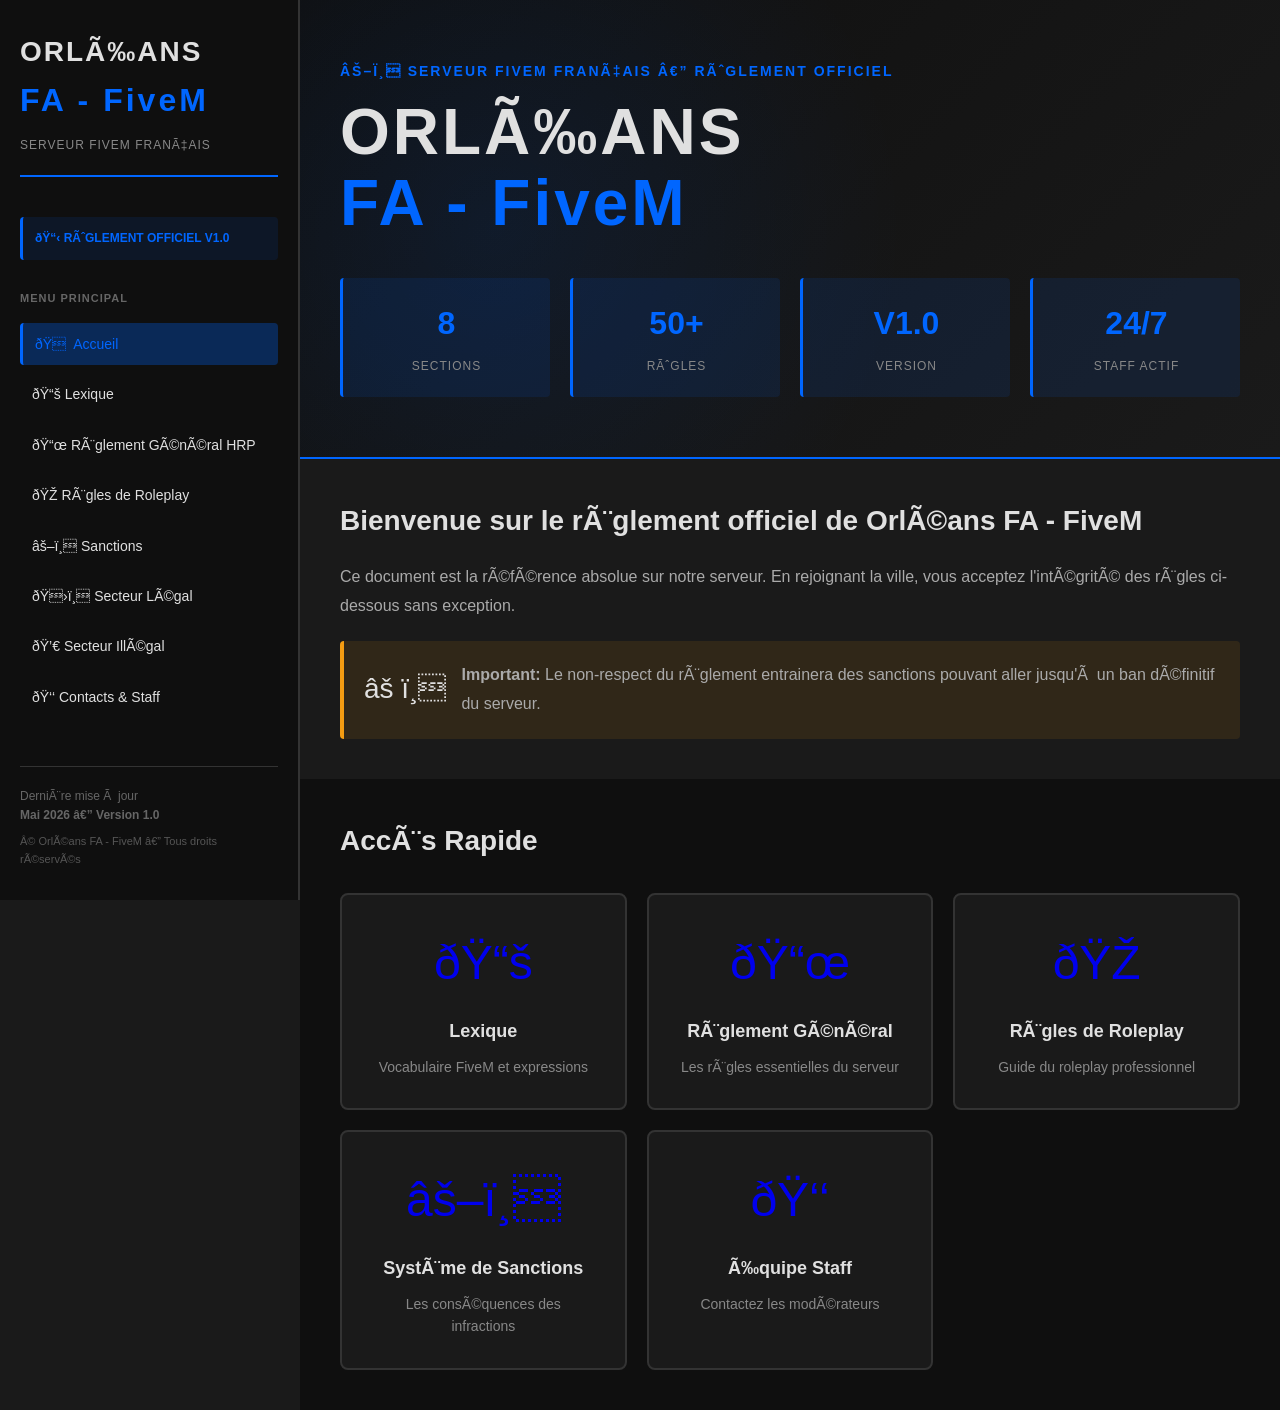
==== commit 9274c91e: "Add rotation scroll progress and first-load only animation" ====
--- a/index.html
+++ b/index.html
@@ -1,21 +1,21 @@
-<!DOCTYPE html>
+﻿<!DOCTYPE html>
 <html lang="fr">
 <head>
     <meta charset="UTF-8">
     <meta name="viewport" content="width=device-width, initial-scale=1.0">
-    <title>Orléans FA - FiveM | Règlement Officiel</title>
+    <title>OrlÃ©ans FA - FiveM | RÃ¨glement Officiel</title>
     <link rel="stylesheet" href="styles.css">
 </head>
 <body>
-    <!-- Écran de Chargement -->
+    <!-- Ã‰cran de Chargement -->
     <div class="loader-container" id="loaderContainer">
         <div class="loader">
-            <div class="loader-text">ORLÉANS FA - FIVEM</div>
+            <div class="loader-text">ORLÃ‰ANS FA - FIVEM</div>
             <div class="loader-bar"></div>
         </div>
     </div>
 
-    <!-- Barre de Défilement -->
+    <!-- Barre de DÃ©filement -->
     <div class="scroll-progress" id="scrollProgress"></div>
 
     <!-- Bouton Scroll to Top -->
@@ -25,32 +25,32 @@
         <!-- Sidebar Navigation -->
         <aside class="sidebar">
             <div class="logo-section">
-                <h1>ORLÉANS</h1>
+                <h1>ORLÃ‰ANS</h1>
                 <h2>FA - FiveM</h2>
-                <p class="subtitle">SERVEUR FIVEM FRANÇAIS</p>
+                <p class="subtitle">SERVEUR FIVEM FRANÃ‡AIS</p>
             </div>
 
             <div class="version-info">
-                <p class="version-title">📋 RÈGLEMENT OFFICIEL V1.0</p>
+                <p class="version-title">ðŸ“‹ RÃˆGLEMENT OFFICIEL V1.0</p>
             </div>
 
             <nav class="menu-principal">
                 <h3>MENU PRINCIPAL</h3>
                 <ul>
-                    <li><a href="index.html" class="nav-link active">🏠 Accueil</a></li>
-                    <li><a href="pages/lexique.html" class="nav-link">📚 Lexique</a></li>
-                    <li><a href="pages/reglement-general.html" class="nav-link">📜 Règlement Général HRP</a></li>
-                    <li><a href="pages/regles-roleplay.html" class="nav-link">🎭 Règles de Roleplay</a></li>
-                    <li><a href="pages/sanctions.html" class="nav-link">⚖️ Sanctions</a></li>
-                    <li><a href="pages/secteur-legal.html" class="nav-link">🏛️ Secteur Légal</a></li>
-                    <li><a href="pages/secteur-illegal.html" class="nav-link">💀 Secteur Illégal</a></li>
-                    <li><a href="pages/contacts-staff.html" class="nav-link">👑 Contacts & Staff</a></li>
+                    <li><a href="index.html" class="nav-link active">ðŸ  Accueil</a></li>
+                    <li><a href="pages/lexique.html" class="nav-link">ðŸ“š Lexique</a></li>
+                    <li><a href="pages/reglement-general.html" class="nav-link">ðŸ“œ RÃ¨glement GÃ©nÃ©ral HRP</a></li>
+                    <li><a href="pages/regles-roleplay.html" class="nav-link">ðŸŽ­ RÃ¨gles de Roleplay</a></li>
+                    <li><a href="pages/sanctions.html" class="nav-link">âš–ï¸ Sanctions</a></li>
+                    <li><a href="pages/secteur-legal.html" class="nav-link">ðŸ›ï¸ Secteur LÃ©gal</a></li>
+                    <li><a href="pages/secteur-illegal.html" class="nav-link">ðŸ’€ Secteur IllÃ©gal</a></li>
+                    <li><a href="pages/contacts-staff.html" class="nav-link">ðŸ‘‘ Contacts & Staff</a></li>
                 </ul>
             </nav>
 
             <div class="footer-sidebar">
-                <p>Dernière mise à jour<br><strong>Mai 2026 — Version 1.0</strong></p>
-                <p class="copyright">© Orléans FA - FiveM — Tous droits réservés</p>
+                <p>DerniÃ¨re mise Ã  jour<br><strong>Mai 2026 â€” Version 1.0</strong></p>
+                <p class="copyright">Â© OrlÃ©ans FA - FiveM â€” Tous droits rÃ©servÃ©s</p>
             </div>
         </aside>
 
@@ -65,8 +65,8 @@
         <main class="main-content">
             <header class="header-banner">
                 <div class="banner-content">
-                    <p class="banner-subtitle">⚖️ SERVEUR FIVEM FRANÇAIS — RÈGLEMENT OFFICIEL</p>
-                    <h1 class="banner-title">ORLÉANS<br><span class="highlight">FA - FiveM</span></h1>
+                    <p class="banner-subtitle">âš–ï¸ SERVEUR FIVEM FRANÃ‡AIS â€” RÃˆGLEMENT OFFICIEL</p>
+                    <h1 class="banner-title">ORLÃ‰ANS<br><span class="highlight">FA - FiveM</span></h1>
                     <div class="stats">
                         <div class="stat-box">
                             <span class="stat-number">8</span>
@@ -74,7 +74,7 @@
                         </div>
                         <div class="stat-box">
                             <span class="stat-number">50+</span>
-                            <span class="stat-label">RÈGLES</span>
+                            <span class="stat-label">RÃˆGLES</span>
                         </div>
                         <div class="stat-box">
                             <span class="stat-number">V1.0</span>
@@ -89,41 +89,41 @@
             </header>
 
             <section class="welcome-section">
-                <h2>Bienvenue sur le règlement officiel de <strong>Orléans FA - FiveM</strong></h2>
-                <p>Ce document est la référence absolue sur notre serveur. En rejoignant la ville, vous acceptez l'intégrité des règles ci-dessous sans exception.</p>
+                <h2>Bienvenue sur le rÃ¨glement officiel de <strong>OrlÃ©ans FA - FiveM</strong></h2>
+                <p>Ce document est la rÃ©fÃ©rence absolue sur notre serveur. En rejoignant la ville, vous acceptez l'intÃ©gritÃ© des rÃ¨gles ci-dessous sans exception.</p>
                 <div class="alert-banner">
-                    <span class="alert-icon">⚠️</span>
-                    <p><strong>Important:</strong> Le non-respect du règlement entrainera des sanctions pouvant aller jusqu'à un ban définitif du serveur.</p>
+                    <span class="alert-icon">âš ï¸</span>
+                    <p><strong>Important:</strong> Le non-respect du rÃ¨glement entrainera des sanctions pouvant aller jusqu'Ã  un ban dÃ©finitif du serveur.</p>
                 </div>
             </section>
 
             <section class="quick-access">
-                <h2>Accès Rapide</h2>
+                <h2>AccÃ¨s Rapide</h2>
                 <div class="quick-cards">
                     <a href="pages/lexique.html" class="quick-card">
-                        <span class="card-icon">📚</span>
+                        <span class="card-icon">ðŸ“š</span>
                         <h3>Lexique</h3>
                         <p>Vocabulaire FiveM et expressions</p>
                     </a>
                     <a href="pages/reglement-general.html" class="quick-card">
-                        <span class="card-icon">📜</span>
-                        <h3>Règlement Général</h3>
-                        <p>Les règles essentielles du serveur</p>
+                        <span class="card-icon">ðŸ“œ</span>
+                        <h3>RÃ¨glement GÃ©nÃ©ral</h3>
+                        <p>Les rÃ¨gles essentielles du serveur</p>
                     </a>
                     <a href="pages/regles-roleplay.html" class="quick-card">
-                        <span class="card-icon">🎭</span>
-                        <h3>Règles de Roleplay</h3>
+                        <span class="card-icon">ðŸŽ­</span>
+                        <h3>RÃ¨gles de Roleplay</h3>
                         <p>Guide du roleplay professionnel</p>
                     </a>
                     <a href="pages/sanctions.html" class="quick-card">
-                        <span class="card-icon">⚖️</span>
-                        <h3>Système de Sanctions</h3>
-                        <p>Les conséquences des infractions</p>
+                        <span class="card-icon">âš–ï¸</span>
+                        <h3>SystÃ¨me de Sanctions</h3>
+                        <p>Les consÃ©quences des infractions</p>
                     </a>
                     <a href="pages/contacts-staff.html" class="quick-card">
-                        <span class="card-icon">👑</span>
-                        <h3>Équipe Staff</h3>
-                        <p>Contactez les modérateurs</p>
+                        <span class="card-icon">ðŸ‘‘</span>
+                        <h3>Ã‰quipe Staff</h3>
+                        <p>Contactez les modÃ©rateurs</p>
                     </a>
                 </div>
             </section>
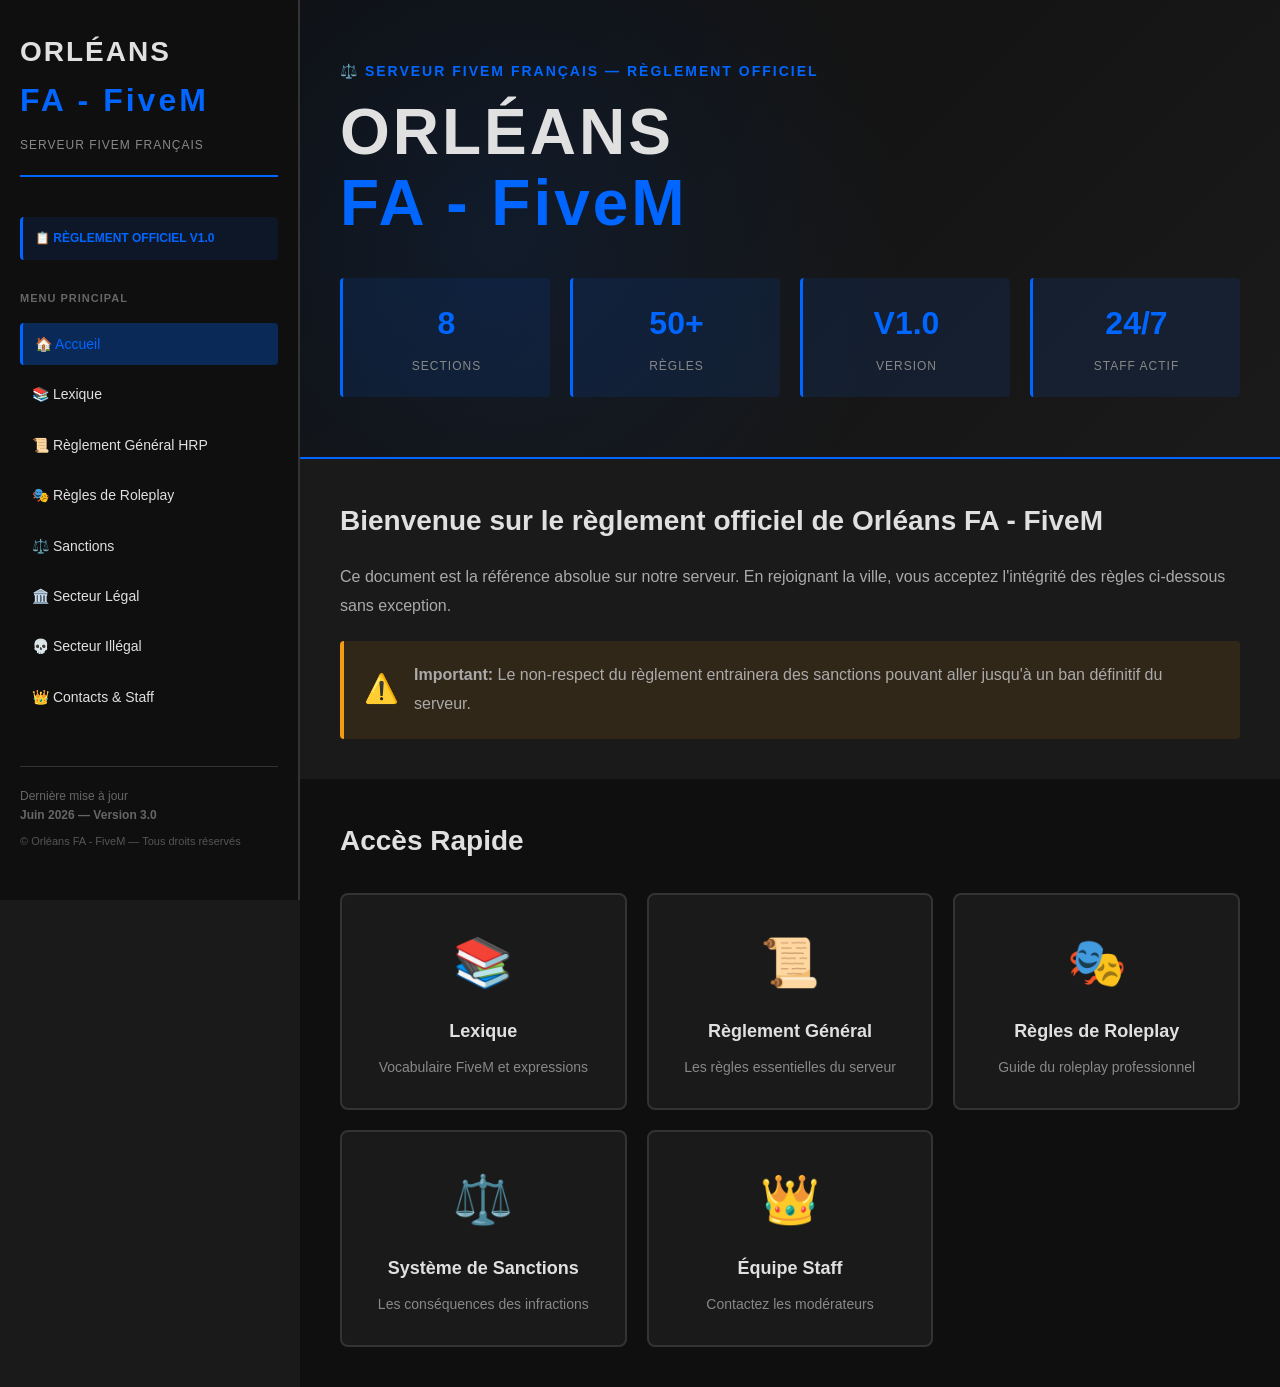
==== commit 1571dff1: "Add rotation scroll progress and first-load only animation" ====
--- a/index.html
+++ b/index.html
@@ -3,19 +3,19 @@
 <head>
     <meta charset="UTF-8">
     <meta name="viewport" content="width=device-width, initial-scale=1.0">
-    <title>OrlÃ©ans FA - FiveM | RÃ¨glement Officiel</title>
+    <title>Orléans FA - FiveM | Règlement Officiel</title>
     <link rel="stylesheet" href="styles.css">
 </head>
 <body>
-    <!-- Ã‰cran de Chargement -->
+    <!-- Écran de Chargement -->
     <div class="loader-container" id="loaderContainer">
         <div class="loader">
-            <div class="loader-text">ORLÃ‰ANS FA - FIVEM</div>
+            <div class="loader-text">ORLÉANS FA - FIVEM</div>
             <div class="loader-bar"></div>
         </div>
     </div>
 
-    <!-- Barre de DÃ©filement -->
+    <!-- Barre de Défilement -->
     <div class="scroll-progress" id="scrollProgress"></div>
 
     <!-- Bouton Scroll to Top -->
@@ -25,32 +25,32 @@
         <!-- Sidebar Navigation -->
         <aside class="sidebar">
             <div class="logo-section">
-                <h1>ORLÃ‰ANS</h1>
+                <h1>ORLÉANS</h1>
                 <h2>FA - FiveM</h2>
-                <p class="subtitle">SERVEUR FIVEM FRANÃ‡AIS</p>
+                <p class="subtitle">SERVEUR FIVEM FRANÇAIS</p>
             </div>
 
             <div class="version-info">
-                <p class="version-title">ðŸ“‹ RÃˆGLEMENT OFFICIEL V1.0</p>
+                <p class="version-title">📋 RÈGLEMENT OFFICIEL V1.0</p>
             </div>
 
             <nav class="menu-principal">
                 <h3>MENU PRINCIPAL</h3>
                 <ul>
-                    <li><a href="index.html" class="nav-link active">ðŸ  Accueil</a></li>
-                    <li><a href="pages/lexique.html" class="nav-link">ðŸ“š Lexique</a></li>
-                    <li><a href="pages/reglement-general.html" class="nav-link">ðŸ“œ RÃ¨glement GÃ©nÃ©ral HRP</a></li>
-                    <li><a href="pages/regles-roleplay.html" class="nav-link">ðŸŽ­ RÃ¨gles de Roleplay</a></li>
-                    <li><a href="pages/sanctions.html" class="nav-link">âš–ï¸ Sanctions</a></li>
-                    <li><a href="pages/secteur-legal.html" class="nav-link">ðŸ›ï¸ Secteur LÃ©gal</a></li>
-                    <li><a href="pages/secteur-illegal.html" class="nav-link">ðŸ’€ Secteur IllÃ©gal</a></li>
-                    <li><a href="pages/contacts-staff.html" class="nav-link">ðŸ‘‘ Contacts & Staff</a></li>
+                    <li><a href="index.html" class="nav-link active">🏠 Accueil</a></li>
+                    <li><a href="pages/lexique.html" class="nav-link">📚 Lexique</a></li>
+                    <li><a href="pages/reglement-general.html" class="nav-link">📜 Règlement Général HRP</a></li>
+                    <li><a href="pages/regles-roleplay.html" class="nav-link">🎭 Règles de Roleplay</a></li>
+                    <li><a href="pages/sanctions.html" class="nav-link">⚖️ Sanctions</a></li>
+                    <li><a href="pages/secteur-legal.html" class="nav-link">🏛️ Secteur Légal</a></li>
+                    <li><a href="pages/secteur-illegal.html" class="nav-link">💀 Secteur Illégal</a></li>
+                    <li><a href="pages/contacts-staff.html" class="nav-link">👑 Contacts & Staff</a></li>
                 </ul>
             </nav>
 
             <div class="footer-sidebar">
-                <p>DerniÃ¨re mise Ã  jour<br><strong>Mai 2026 â€” Version 1.0</strong></p>
-                <p class="copyright">Â© OrlÃ©ans FA - FiveM â€” Tous droits rÃ©servÃ©s</p>
+                <p>Dernière mise à jour<br><strong>Juin 2026 — Version 3.0</strong></p>
+                <p class="copyright">© Orléans FA - FiveM — Tous droits réservés</p>
             </div>
         </aside>
 
@@ -65,8 +65,8 @@
         <main class="main-content">
             <header class="header-banner">
                 <div class="banner-content">
-                    <p class="banner-subtitle">âš–ï¸ SERVEUR FIVEM FRANÃ‡AIS â€” RÃˆGLEMENT OFFICIEL</p>
-                    <h1 class="banner-title">ORLÃ‰ANS<br><span class="highlight">FA - FiveM</span></h1>
+                    <p class="banner-subtitle">⚖️ SERVEUR FIVEM FRANÇAIS — RÈGLEMENT OFFICIEL</p>
+                    <h1 class="banner-title">ORLÉANS<br><span class="highlight">FA - FiveM</span></h1>
                     <div class="stats">
                         <div class="stat-box">
                             <span class="stat-number">8</span>
@@ -74,7 +74,7 @@
                         </div>
                         <div class="stat-box">
                             <span class="stat-number">50+</span>
-                            <span class="stat-label">RÃˆGLES</span>
+                            <span class="stat-label">RÈGLES</span>
                         </div>
                         <div class="stat-box">
                             <span class="stat-number">V1.0</span>
@@ -89,41 +89,41 @@
             </header>
 
             <section class="welcome-section">
-                <h2>Bienvenue sur le rÃ¨glement officiel de <strong>OrlÃ©ans FA - FiveM</strong></h2>
-                <p>Ce document est la rÃ©fÃ©rence absolue sur notre serveur. En rejoignant la ville, vous acceptez l'intÃ©gritÃ© des rÃ¨gles ci-dessous sans exception.</p>
+                <h2>Bienvenue sur le règlement officiel de <strong>Orléans FA - FiveM</strong></h2>
+                <p>Ce document est la référence absolue sur notre serveur. En rejoignant la ville, vous acceptez l'intégrité des règles ci-dessous sans exception.</p>
                 <div class="alert-banner">
-                    <span class="alert-icon">âš ï¸</span>
-                    <p><strong>Important:</strong> Le non-respect du rÃ¨glement entrainera des sanctions pouvant aller jusqu'Ã  un ban dÃ©finitif du serveur.</p>
+                    <span class="alert-icon">⚠️</span>
+                    <p><strong>Important:</strong> Le non-respect du règlement entrainera des sanctions pouvant aller jusqu'à un ban définitif du serveur.</p>
                 </div>
             </section>
 
             <section class="quick-access">
-                <h2>AccÃ¨s Rapide</h2>
+                <h2>Accès Rapide</h2>
                 <div class="quick-cards">
                     <a href="pages/lexique.html" class="quick-card">
-                        <span class="card-icon">ðŸ“š</span>
+                        <span class="card-icon">📚</span>
                         <h3>Lexique</h3>
                         <p>Vocabulaire FiveM et expressions</p>
                     </a>
                     <a href="pages/reglement-general.html" class="quick-card">
-                        <span class="card-icon">ðŸ“œ</span>
-                        <h3>RÃ¨glement GÃ©nÃ©ral</h3>
-                        <p>Les rÃ¨gles essentielles du serveur</p>
+                        <span class="card-icon">📜</span>
+                        <h3>Règlement Général</h3>
+                        <p>Les règles essentielles du serveur</p>
                     </a>
                     <a href="pages/regles-roleplay.html" class="quick-card">
-                        <span class="card-icon">ðŸŽ­</span>
-                        <h3>RÃ¨gles de Roleplay</h3>
+                        <span class="card-icon">🎭</span>
+                        <h3>Règles de Roleplay</h3>
                         <p>Guide du roleplay professionnel</p>
                     </a>
                     <a href="pages/sanctions.html" class="quick-card">
-                        <span class="card-icon">âš–ï¸</span>
-                        <h3>SystÃ¨me de Sanctions</h3>
-                        <p>Les consÃ©quences des infractions</p>
+                        <span class="card-icon">⚖️</span>
+                        <h3>Système de Sanctions</h3>
+                        <p>Les conséquences des infractions</p>
                     </a>
                     <a href="pages/contacts-staff.html" class="quick-card">
-                        <span class="card-icon">ðŸ‘‘</span>
-                        <h3>Ã‰quipe Staff</h3>
-                        <p>Contactez les modÃ©rateurs</p>
+                        <span class="card-icon">👑</span>
+                        <h3>Équipe Staff</h3>
+                        <p>Contactez les modérateurs</p>
                     </a>
                 </div>
             </section>
--- a/styles.css
+++ b/styles.css
@@ -1,4 +1,4 @@
-* {
+﻿* {
     margin: 0;
     padding: 0;
     box-sizing: border-box;
